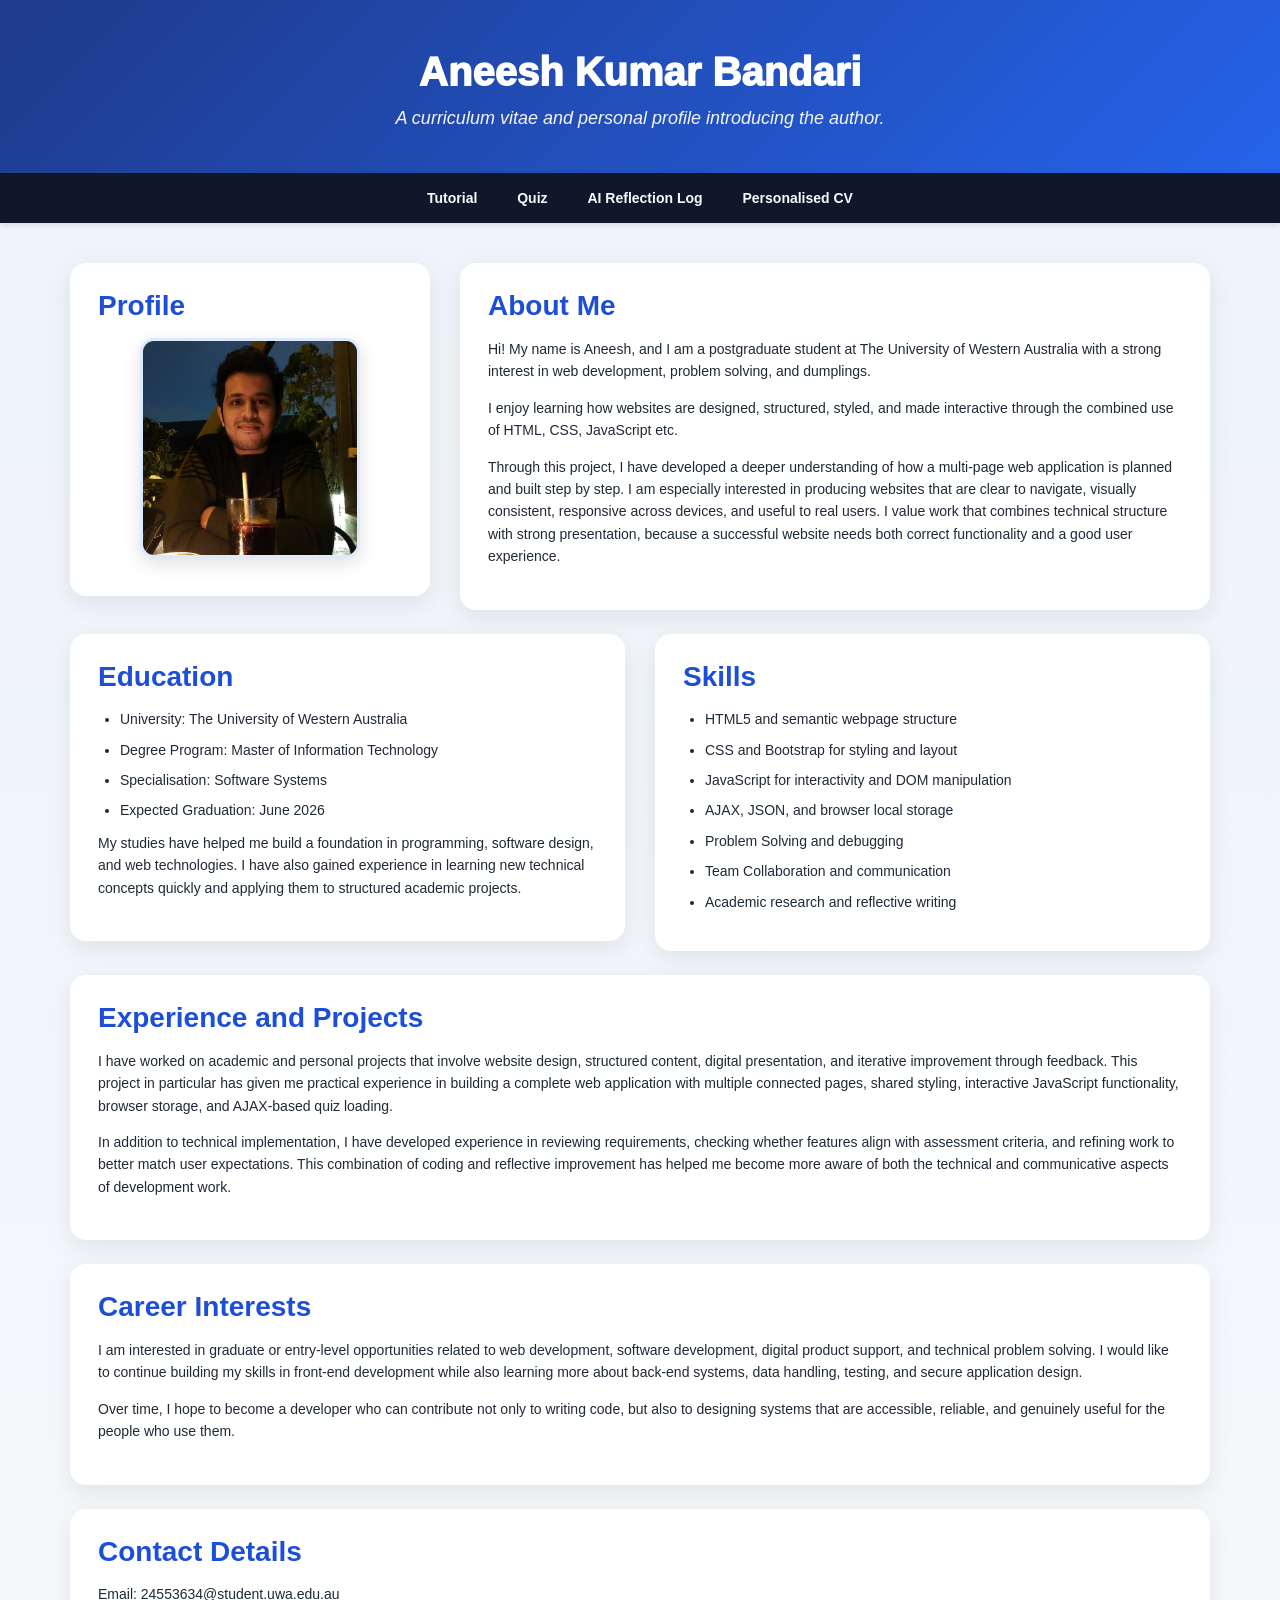
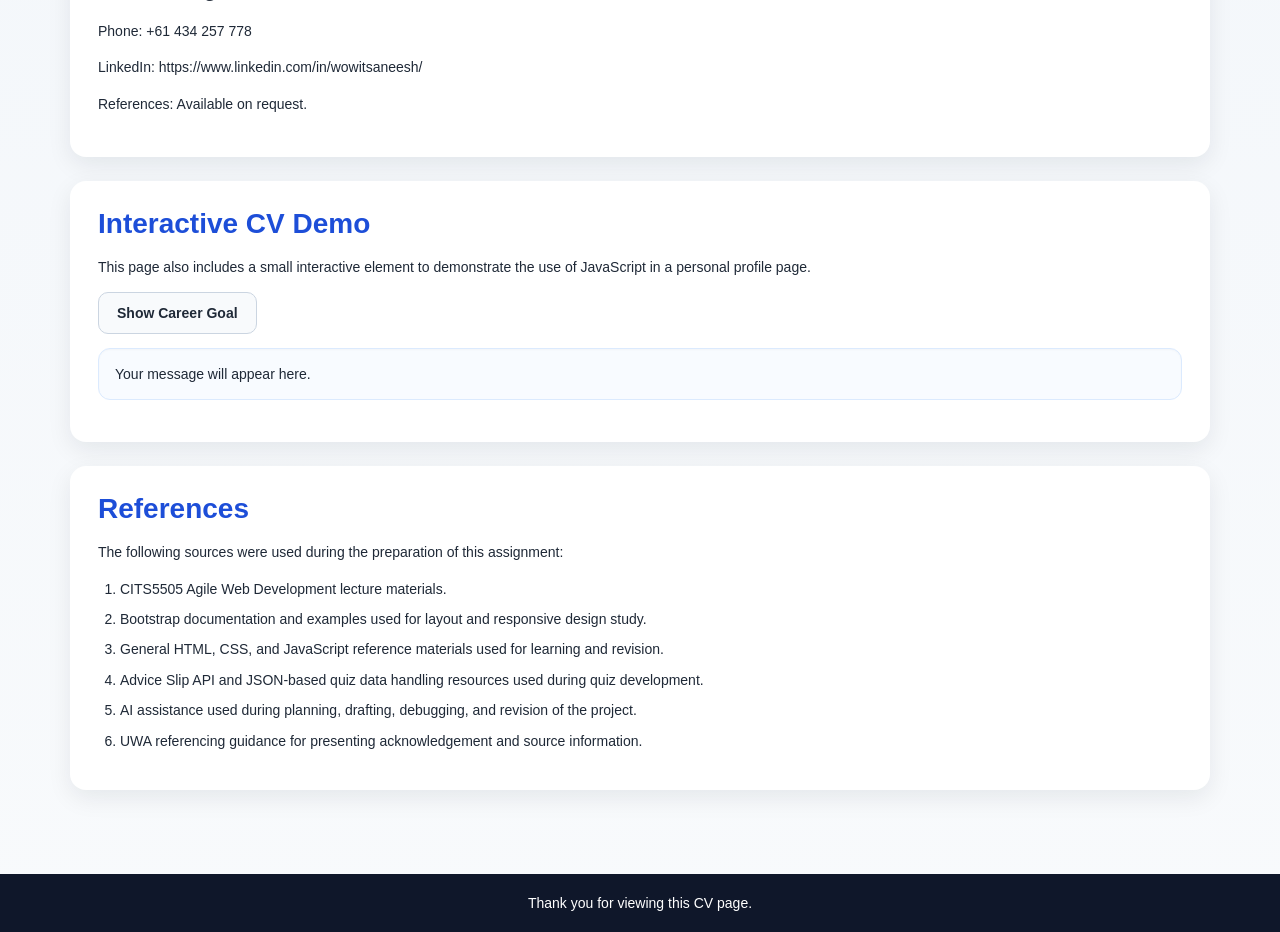
==== cv.html @ 87e5bb47 "Made content changes, minor styling tweaks, added imgs" ====
<!DOCTYPE html>
<html lang="en">
<head>
    <meta charset="UTF-8">
    <meta name="viewport" content="width=device-width, initial-scale=1">
    <title>Aneesh Kumar - CV</title>
    <link rel="stylesheet" href="https://cdn.jsdelivr.net/npm/bootstrap@3.4.1/dist/css/bootstrap.min.css">
    <link rel="stylesheet" type="text/css" href="css/style.css">
</head>
<body>
    <header id="main-header">
        <div class="container">
            <h1>Aneesh Kumar Bandari</h1>
            <p class="tagline">A curriculum vitae and personal profile introducing the author.</p>
        </div>
    </header>

    <nav>
        <div class="container">
            <a href="index.html">Tutorial</a>
            <a href="quiz.html">Quiz</a>
            <a href="reflection.html">AI Reflection Log</a>
            <a href="cv.html">Personalised CV</a>
        </div>
    </nav>

    <main>
        <div class="container">
            <div class="row">
                <div class="col-md-4">
                    <section class="content-section">
                        <h2>Profile</h2>
                        <img src="images/pfp.jpeg" alt="Profile picture" class="profile-image">
                    </section>
                </div>

                <div class="col-md-8">
                    <section class="content-section">
                        <h2>About Me</h2>
                        <p>
                            Hi! My name is Aneesh, and I am a postgraduate student at The University of Western Australia with a strong interest in web
                            development, problem solving, and dumplings. 
                        </p>
                        <p>
                            I enjoy learning how websites are designed, structured, styled, and made interactive
                            through the combined use of HTML, CSS, JavaScript etc.
                        </p>
                        <p>
                            Through this project, I have developed a deeper understanding of how a multi-page web
                            application is planned and built step by step. I am especially interested in producing
                            websites that are clear to navigate, visually consistent, responsive across devices,
                            and useful to real users. I value work that combines technical structure with strong
                            presentation, because a successful website needs both correct functionality and a good
                            user experience.
                        </p>
                    </section>
                </div>
            </div>

            <div class="row">
                <div class="col-md-6">
                    <section class="content-section">
                        <h2>Education</h2>
                        <ul>
                            <li>University: The University of Western Australia</li>
                            <li>Degree Program: Master of Information Technology</li>
                            <li>Specialisation: Software Systems</li>
                            <li>Expected Graduation: June 2026</li>
                        </ul>
                        <p>
                            My studies have helped me build a foundation in programming, software design, and web
                            technologies. I have also gained experience in learning new technical concepts quickly
                            and applying them to structured academic projects.
                        </p>
                    </section>
                </div>

                <div class="col-md-6">
                    <section class="content-section">
                        <h2>Skills</h2>
                        <ul>
                            <li>HTML5 and semantic webpage structure</li>
                            <li>CSS and Bootstrap for styling and layout</li>
                            <li>JavaScript for interactivity and DOM manipulation</li>
                            <li>AJAX, JSON, and browser local storage</li>
                            <li>Problem Solving and debugging</li>
                            <li>Team Collaboration and communication</li>
                            <li>Academic research and reflective writing</li>
                        </ul>
                    </section>
                </div>
            </div>

            <section class="content-section">
                <h2>Experience and Projects</h2>
                <p>
                    I have worked on academic and personal projects that involve website design, structured content,
                    digital presentation, and iterative improvement through feedback. This project in particular has
                    given me practical experience in building a complete web application with multiple connected pages,
                    shared styling, interactive JavaScript functionality, browser storage, and AJAX-based quiz loading.
                </p>
                <p>
                    In addition to technical implementation, I have developed experience in reviewing requirements,
                    checking whether features align with assessment criteria, and refining work to better match user
                    expectations. This combination of coding and reflective improvement has helped me become more aware
                    of both the technical and communicative aspects of development work.
                </p>
            </section>

            <section class="content-section">
                <h2>Career Interests</h2>
                <p>
                    I am interested in graduate or entry-level opportunities related to web development, software
                    development, digital product support, and technical problem solving. I would like to continue
                    building my skills in front-end development while also learning more about back-end systems,
                    data handling, testing, and secure application design.
                </p>
                <p>
                    Over time, I hope to become a developer who can contribute not only to writing code, but also
                    to designing systems that are accessible, reliable, and genuinely useful for the people who use them.
                </p>
            </section>

            <section class="content-section">
                <h2>Contact Details</h2>
                <p>Email: 24553634@student.uwa.edu.au</p>
                <p>Phone: +61 434 257 778</p>
                <p>LinkedIn: https://www.linkedin.com/in/wowitsaneesh/</p>
                <p>References: Available on request.</p>
            </section>

            <section class="content-section">
                <h2>Interactive CV Demo</h2>
                <p>
                    This page also includes a small interactive element to demonstrate the use of JavaScript in a
                    personal profile page.
                </p>

                <p>
                    <button type="button" class="btn btn-default" onclick="showCareerGoal()">
                        Show Career Goal
                    </button>
                </p>

                <p id="cv-output">Your message will appear here.</p>
            </section>

            <section class="content-section">
                <h2>References</h2>
                <p>The following sources were used during the preparation of this assignment:</p>
                <ol>
                    <li>CITS5505 Agile Web Development lecture materials.</li>
                    <li>Bootstrap documentation and examples used for layout and responsive design study.</li>
                    <li>General HTML, CSS, and JavaScript reference materials used for learning and revision.</li>
                    <li>Advice Slip API and JSON-based quiz data handling resources used during quiz development.</li>
                    <li>AI assistance used during planning, drafting, debugging, and revision of the project.</li>
                    <li>UWA referencing guidance for presenting acknowledgement and source information.</li>
                </ol>
            </section>
        </div>
    </main>

    <footer>
        <div class="container">
            <p>Thank you for viewing this CV page.</p>
        </div>
    </footer>

    <script src="js/script.js"></script>
    <script src="https://cdn.jsdelivr.net/npm/bootstrap@3.4.1/dist/js/bootstrap.min.js"></script>
</body>
</html>
---- css/style.css ----
* {
    box-sizing: border-box;
}

/* Page background and typography */
body {
    margin: 0;
    padding: 0;
    background: linear-gradient(to bottom, #eef3f9, #f8fafc);
    color: #1f2937;
    font-family: "Helvetica Neue", Arial, sans-serif;
    line-height: 1.6;
}

/* Header */
#main-header {
    background: linear-gradient(135deg, #1e3a8a, #2563eb);
    color: white;
    text-align: center;
    padding: 50px 0 40px 0;
    box-shadow: 0 4px 14px rgba(0, 0, 0, 0.15);
}

#main-header h1,
#main-header p {
    font-family: "Trebuchet MS", Verdana, Arial, sans-serif;
    color: white;
    margin: 0;
}

#main-header h1 {
    font-size: 40px;
    font-weight: 1000;
    margin-bottom: 10px;
}

.tagline {
    font-size: 18px;
    opacity: 0.95;
    font-style: italic;
}

/* Navigation */
nav {
    background-color: #0f172a;
    padding: 14px 0;
    box-shadow: 0 2px 6px rgba(0, 0, 0, 0.12);
}

nav .container {
    text-align: center;
}

nav a {
    color: #f8fafc;
    text-decoration: none;
    margin: 0 18px;
    font-weight: 600;
    display: inline-block;
    transition: color 0.2s ease, transform 0.2s ease;
}

nav a:hover {
    color: #93c5fd;
    transform: translateY(-1px);
    text-decoration: none;
}

/* Main layout */
main {
    padding: 40px 0;
}

/* Content cards */
.content-section {
    background: #ffffff;
    border: none;
    border-radius: 16px;
    padding: 28px;
    margin-bottom: 24px;
    box-shadow: 0 8px 24px rgba(15, 23, 42, 0.08);
}

/* Headings */
h1, h2, h3 {
    margin-top: 0;
}

h2 {
    color: #1d4ed8;
    font-size: 28px;
    font-weight: 700;
    margin-bottom: 16px;
}

h3 {
    color: #334155;
    font-size: 20px;
    font-weight: 600;
    margin-top: 20px;
    margin-bottom: 10px;
}

/* Paragraphs and lists */
p {
    margin-bottom: 14px;
    font-family: Verdana, Arial, sans-serif;
}

ul, ol {
    padding-left: 22px;
    font-family: Verdana, Arial, sans-serif;
}

li {
    margin-bottom: 8px;
    font-family: Verdana, Arial, sans-serif;
}

/* Code blocks */
code {
    background-color: #eff6ff;
    color: #1e40af;
    padding: 2px 6px;
    border-radius: 6px;
    font-family: Consolas, "Courier New", monospace;
}

pre {
    background-color: #0f172a;
    color: #e2e8f0;
    padding: 16px;
    border-radius: 12px;
    overflow-x: auto;
    border: 1px solid #1e293b;
}

pre code {
    background: none;
    color: inherit;
    padding: 0;
}

/* Tables */
table {
    width: 100%;
    background-color: white;
    border-radius: 12px;
    overflow: hidden;
    font-family: Verdana, Arial, sans-serif;
}

th, td {
    vertical-align: middle !important;
}

/* Images */
.feature-image,
.profile-image {
    display: block;
    max-width: 100%;
    height: auto;
    border-radius: 14px;
    border: 3px solid #dbeafe;
    box-shadow: 0 6px 18px rgba(0, 0, 0, 0.12);
    margin: 14px auto 10px auto;
}

.profile-image {
    width: 220px;
}

.feature-image {
    width: 360px;
}

/* Forms */
form {
    background: #f8fafc;
    border: 1px solid #dbeafe;
    border-radius: 14px;
    padding: 20px;
}

fieldset {
    border: 1px solid #bfdbfe;
    border-radius: 12px;
    padding: 18px;
    margin-bottom: 18px;
    background: #ffffff;
}

legend {
    width: auto;
    border: none;
    margin-bottom: 8px;
    padding: 0 8px;
    color: #1d4ed8;
    font-weight: 700;
    font-size: 18px;
}

/* Make quiz options square instead of circular */
input[type="radio"] {
    -webkit-appearance: none;
    appearance: none;
    width: 14px;
    height: 14px;
    border: 1px solid #555555;
    border-radius: 0;
    background-color: white;
    cursor: pointer;
    margin: 0;
    vertical-align: middle;
    position: relative;
    top: -2px;
}

/* Show a filled square when selected */
input[type="radio"]:checked {
    background-color: #1d4ed8;
}

/* Add spacing between the square and the option text */
input[type="radio"] + label {
    margin-left: 8px;
    vertical-align: middle;
    font-weight: normal;
    display: inline-block;
}

/* Buttons */
.btn {
    border-radius: 10px;
    font-weight: 600;
    padding: 10px 18px;
    transition: transform 0.2s ease, box-shadow 0.2s ease;
}

.btn:hover {
    transform: translateY(-1px);
    box-shadow: 0 6px 14px rgba(0, 0, 0, 0.12);
}

.btn-primary {
    background: linear-gradient(135deg, #2563eb, #1d4ed8);
    border: none;
}

.btn-primary:hover {
    background: linear-gradient(135deg, #1d4ed8, #1e40af);
}

.btn-default {
    background: #f8fafc;
    border: 1px solid #cbd5e1;
    color: #1f2937;
}

.btn-default:hover {
    background: #e2e8f0;
    border-color: #94a3b8;
}

/* Output/result boxes */
#demo-output,
#cv-output,
#quiz-result,
#quiz-reward,
#quiz-history {
    background: #f8fbff;
    border: 1px solid #dbeafe;
    border-radius: 12px;
    padding: 14px 16px;
    margin-top: 14px;
    box-shadow: inset 0 1px 2px rgba(0, 0, 0, 0.03);
}

/* Footer */
footer {
    background: #0f172a;
    color: white;
    text-align: center;
    padding: 18px 0;
    margin-top: 20px;
}

footer p {
    margin: 0;
}

footer a {
    color: #93c5fd;
}

footer a:hover {
    color: white;
    text-decoration: none;
}

/* Make all quiz questions and options use Verdana */
#quiz-container,
#quiz-container p,
#quiz-container label,
#quiz-container legend {
    font-family: Verdana, Arial, sans-serif;
}
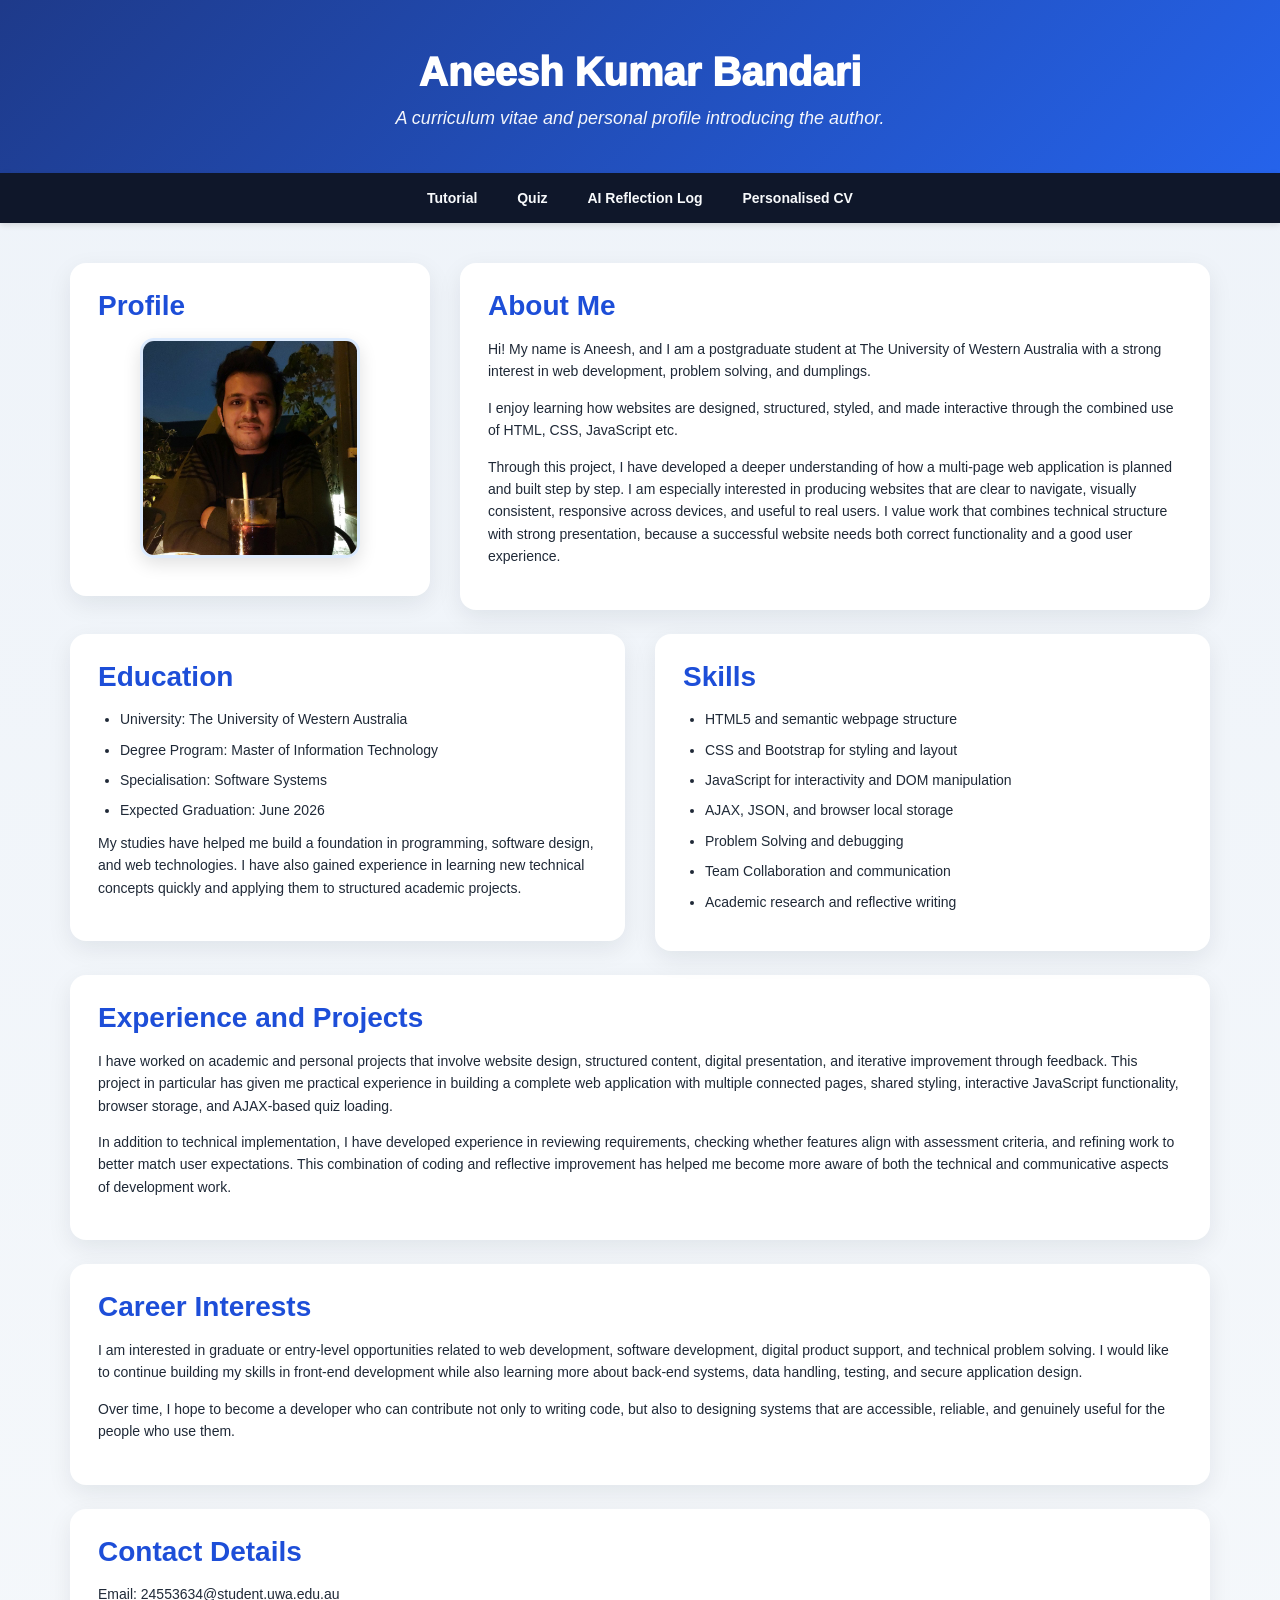
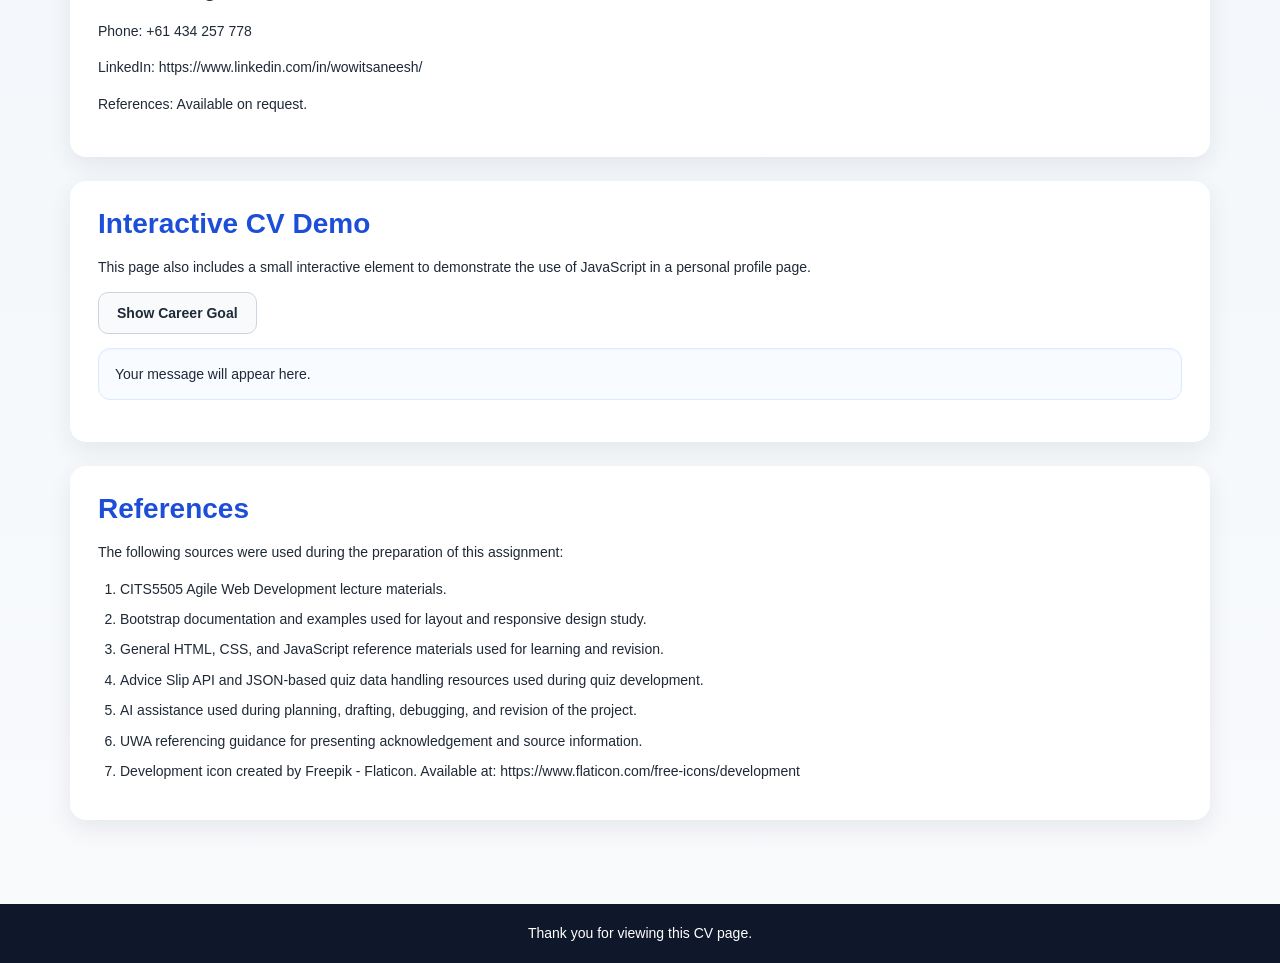
==== commit a664c55b: "Added favicon to all HTML pages" ====
--- a/cv.html
+++ b/cv.html
@@ -6,6 +6,7 @@
     <title>Aneesh Kumar - CV</title>
     <link rel="stylesheet" href="https://cdn.jsdelivr.net/npm/bootstrap@3.4.1/dist/css/bootstrap.min.css">
     <link rel="stylesheet" type="text/css" href="css/style.css">
+    <link rel="icon" type="image/png" href="images/favicon.png">
 </head>
 <body>
     <header id="main-header">
@@ -155,6 +156,7 @@
                     <li>Advice Slip API and JSON-based quiz data handling resources used during quiz development.</li>
                     <li>AI assistance used during planning, drafting, debugging, and revision of the project.</li>
                     <li>UWA referencing guidance for presenting acknowledgement and source information.</li>
+                    <li>Development icon created by Freepik - Flaticon. Available at: https://www.flaticon.com/free-icons/development</li>
                 </ol>
             </section>
         </div>
--- a/css/style.css
+++ b/css/style.css
@@ -267,7 +267,9 @@
 #cv-output,
 #quiz-result,
 #quiz-reward,
-#quiz-history {
+#quiz-history,
+#html-demo-output,
+#css-demo-output {
     background: #f8fbff;
     border: 1px solid #dbeafe;
     border-radius: 12px;
@@ -276,6 +278,56 @@
     box-shadow: inset 0 1px 2px rgba(0, 0, 0, 0.03);
 }
 
+/* HTML live demo section */
+.html-live-box {
+    background-color: #f3f6fb;
+    border: 1px solid #dbeafe;
+    border-radius: 16px;
+    min-height: 160px;
+    padding: 35px 20px;
+    text-align: center;
+    margin-top: 20px;
+    margin-bottom: 20px;
+}
+
+#html-live-text {
+    color: #1f2937;
+    margin: 0;
+}
+
+.html-demo-buttons .btn {
+    margin-right: 10px;
+    margin-bottom: 10px;
+}
+
+/* CSS live demo section */
+.css-demo-section {
+    background: #ffffff;
+}
+
+.css-live-box {
+    background-color: #f3f6fb;
+    border: 1px solid #dbeafe;
+    border-radius: 16px;
+    min-height: 180px;
+    padding: 40px 20px;
+    text-align: center;
+    margin-top: 20px;
+    margin-bottom: 20px;
+}
+
+#css-live-text {
+    font-size: 26px;
+    font-weight: 700;
+    color: #1f2937;
+    margin: 35px 0;
+}
+
+.css-demo-buttons .btn {
+    margin-right: 10px;
+    margin-bottom: 10px;
+}
+
 /* Footer */
 footer {
     background: #0f172a;
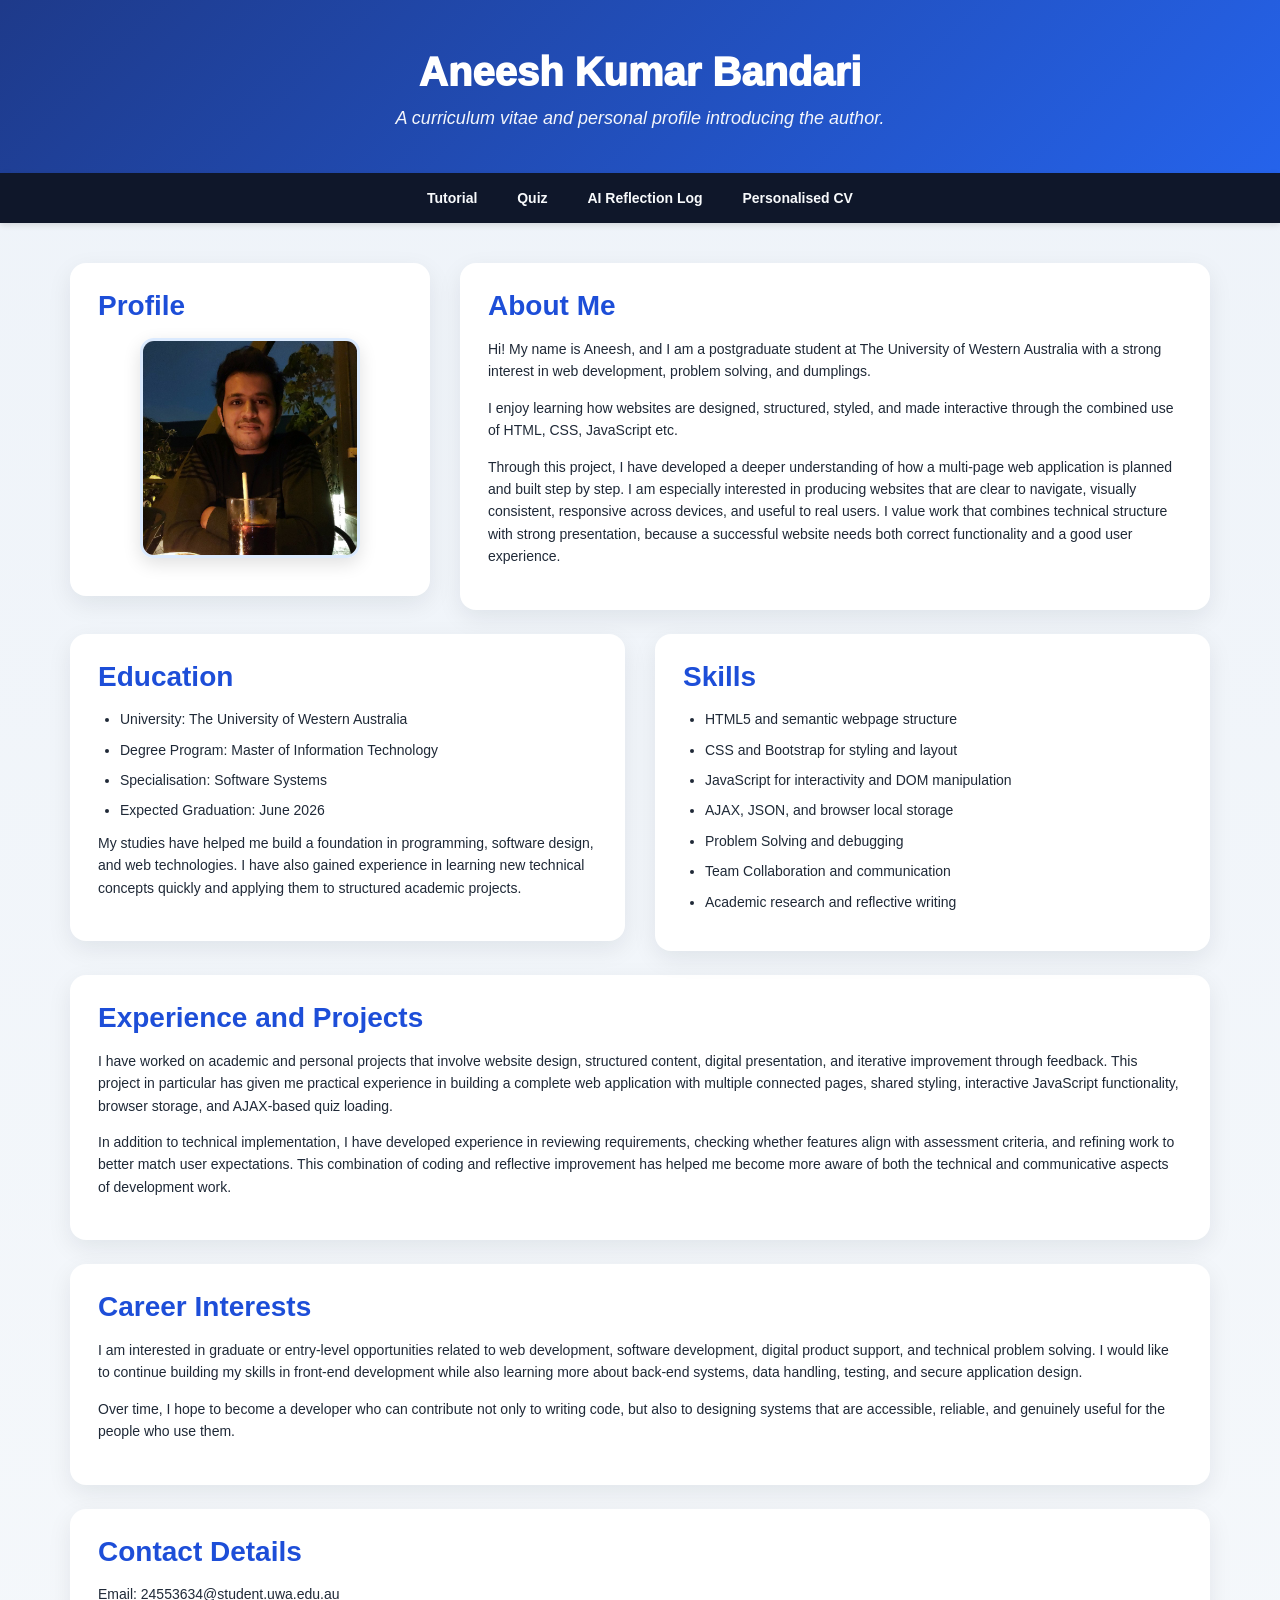
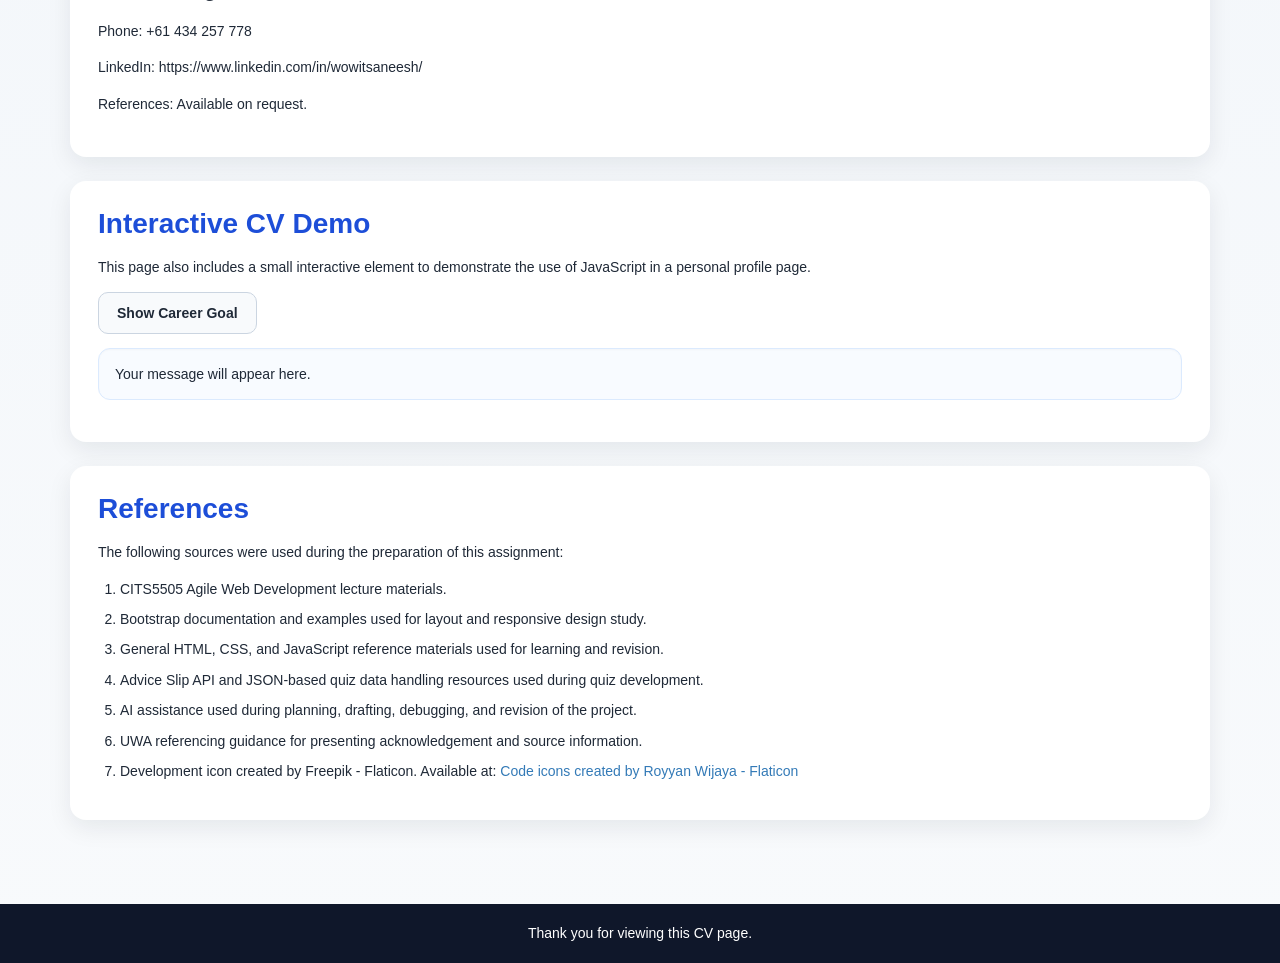
==== commit bae7e1a2: "Added a diff favicon" ====
--- a/cv.html
+++ b/cv.html
@@ -156,7 +156,7 @@
                     <li>Advice Slip API and JSON-based quiz data handling resources used during quiz development.</li>
                     <li>AI assistance used during planning, drafting, debugging, and revision of the project.</li>
                     <li>UWA referencing guidance for presenting acknowledgement and source information.</li>
-                    <li>Development icon created by Freepik - Flaticon. Available at: https://www.flaticon.com/free-icons/development</li>
+                    <li>Development icon created by Freepik - Flaticon. Available at: <a href="https://www.flaticon.com/free-icons/code" title="code icons">Code icons created by Royyan Wijaya - Flaticon</a></li>
                 </ol>
             </section>
         </div>
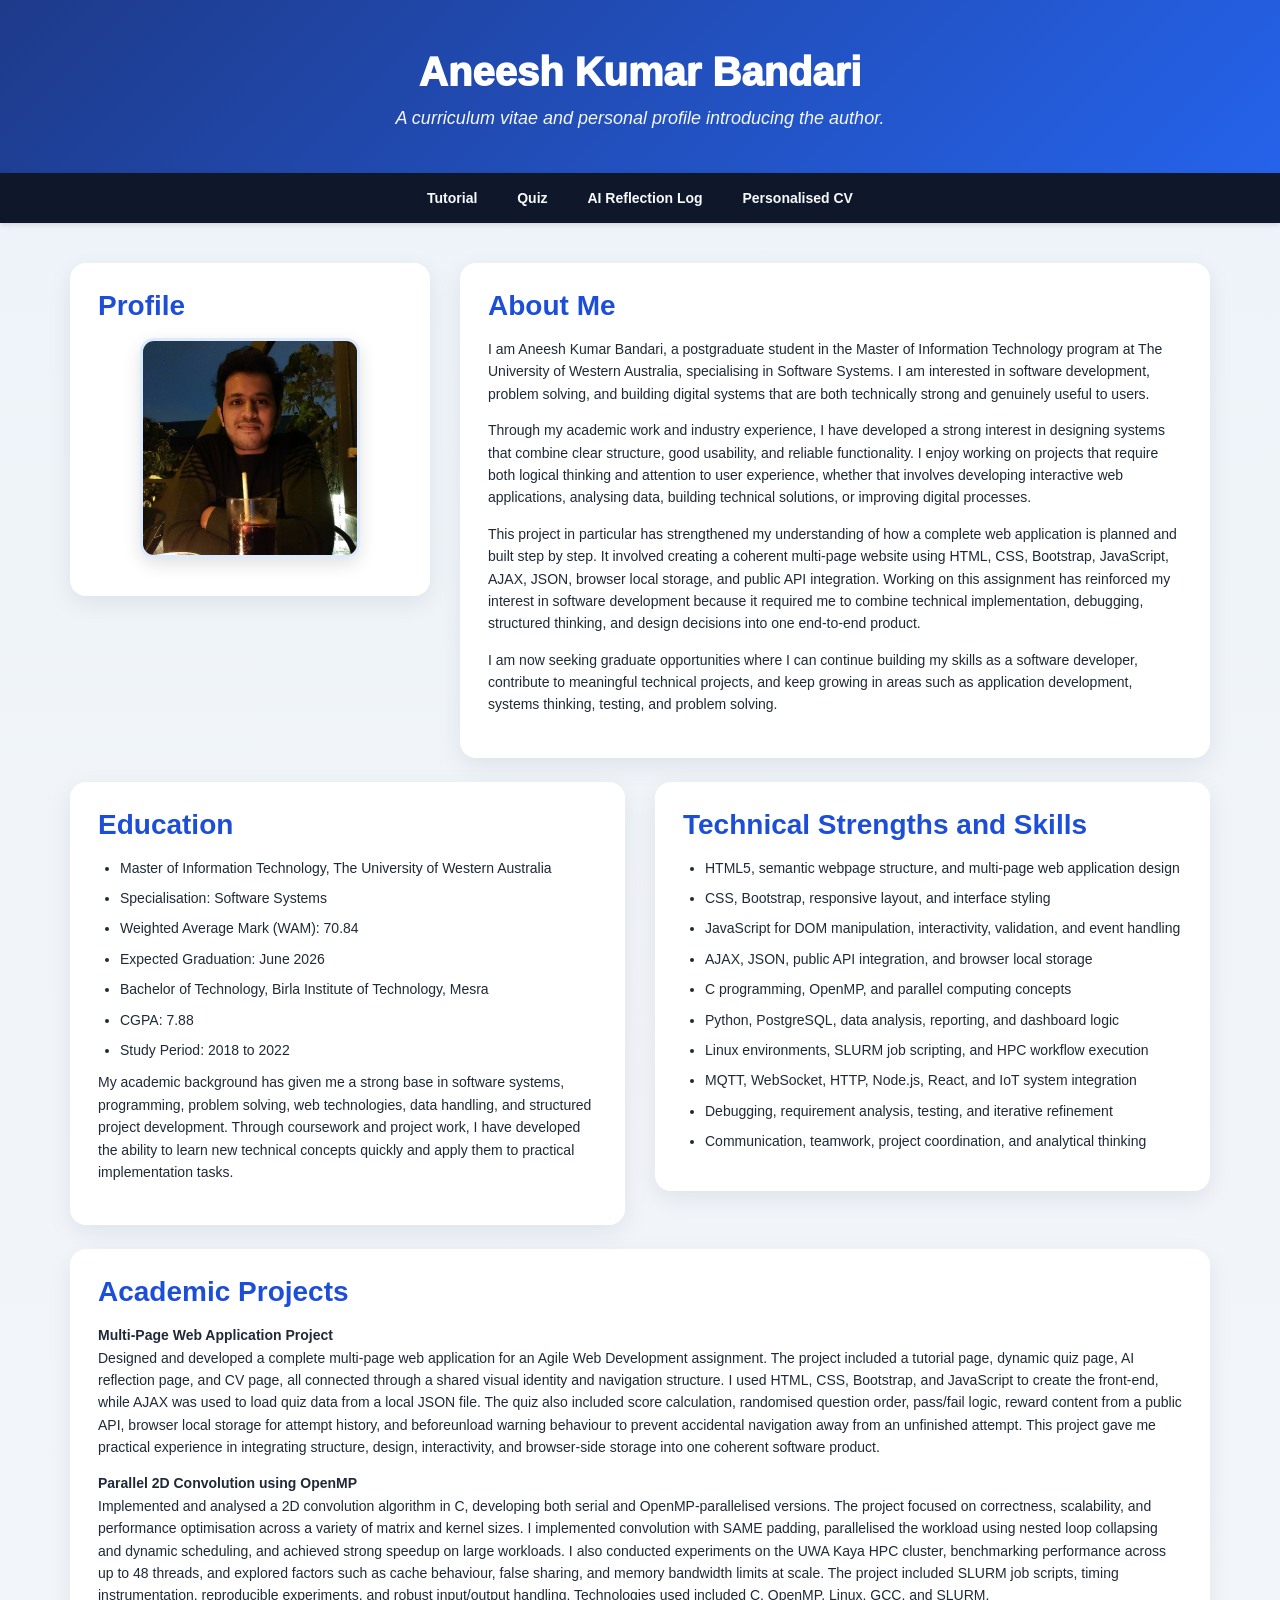
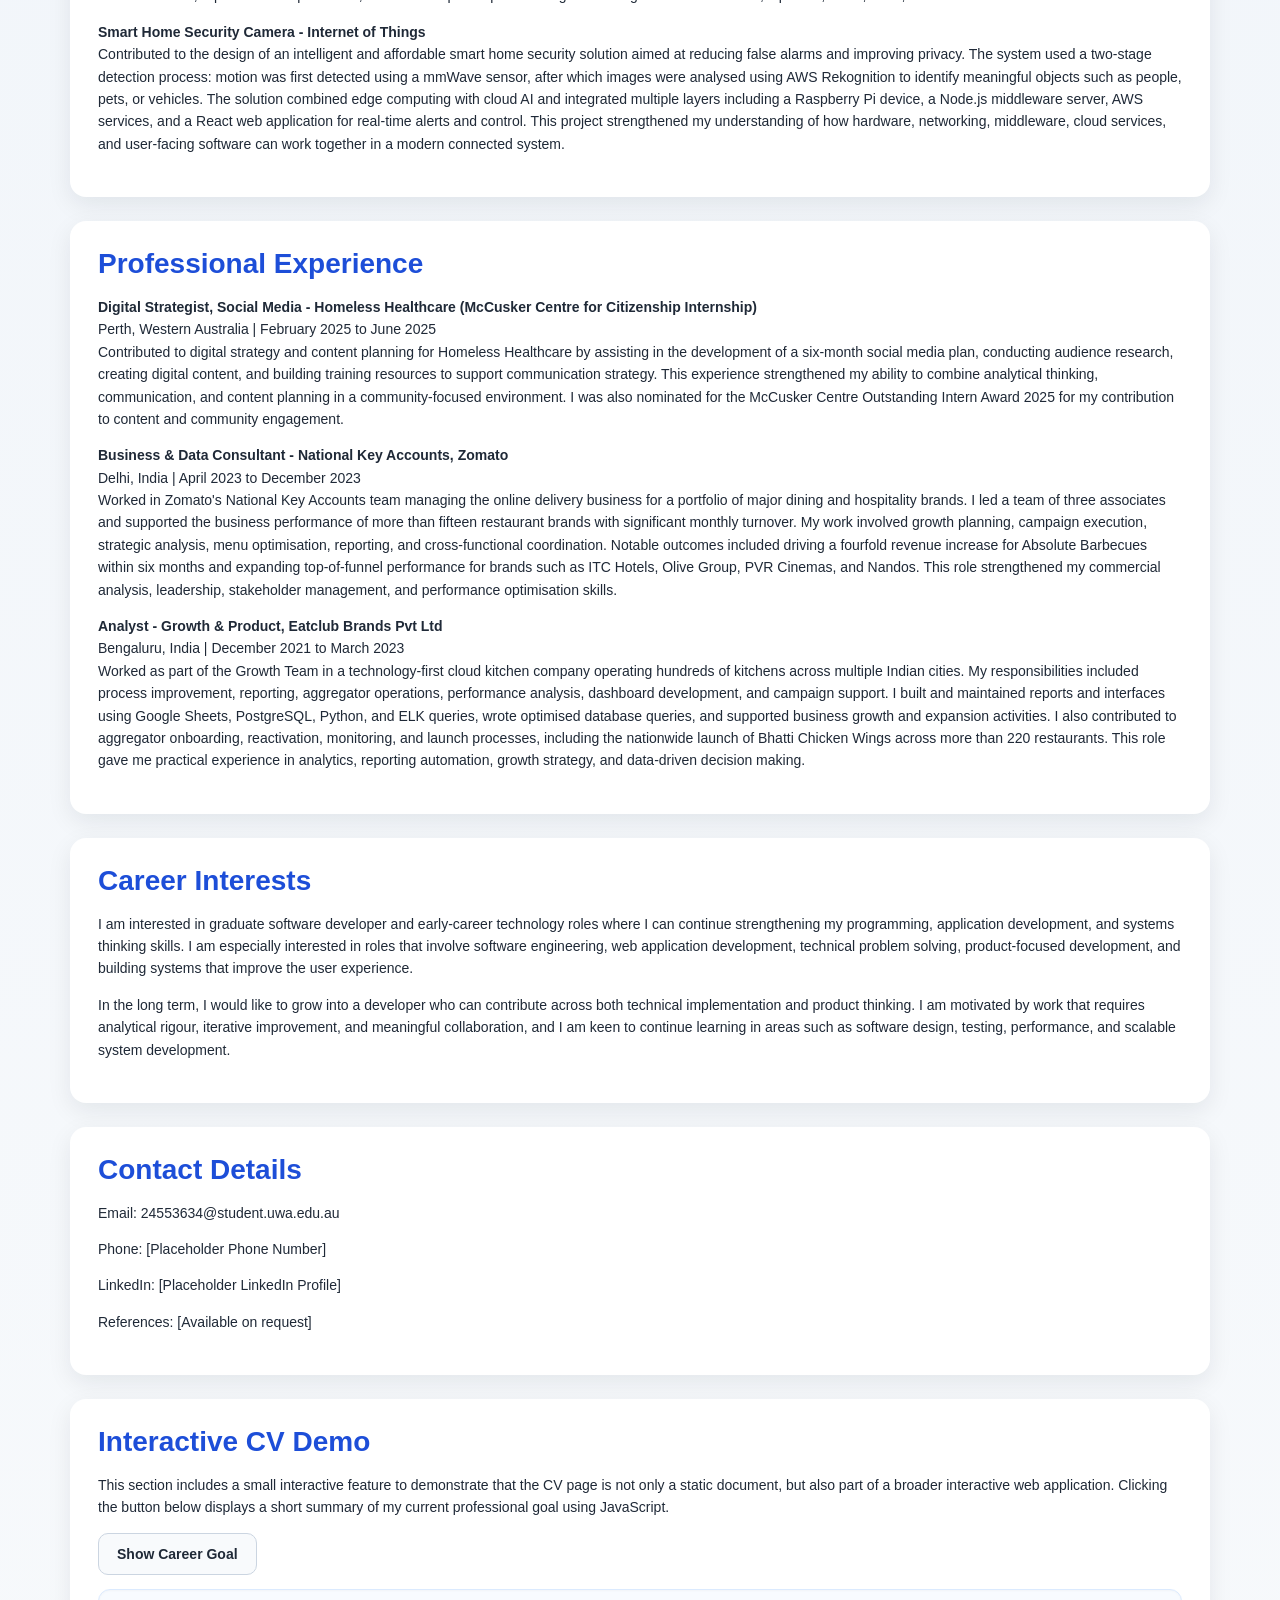
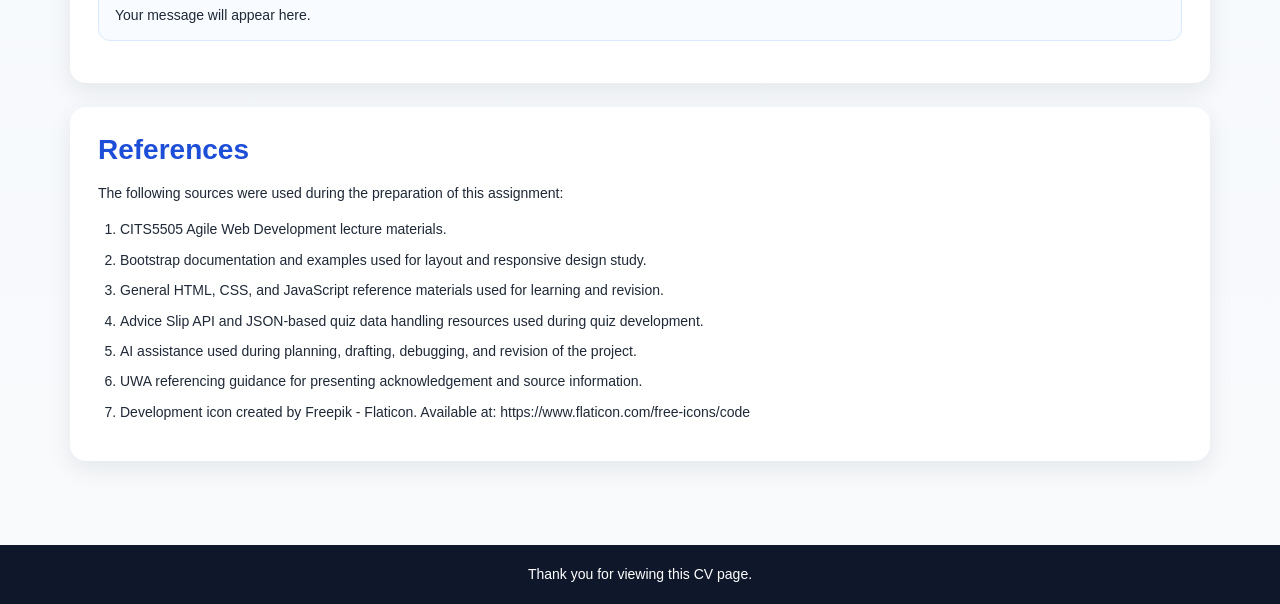
==== commit a2d841dc: "Added complete content in cv.html" ====
--- a/cv.html
+++ b/cv.html
@@ -6,7 +6,7 @@
     <title>Aneesh Kumar - CV</title>
     <link rel="stylesheet" href="https://cdn.jsdelivr.net/npm/bootstrap@3.4.1/dist/css/bootstrap.min.css">
     <link rel="stylesheet" type="text/css" href="css/style.css">
-    <link rel="icon" type="image/png" href="images/favicon.png">
+    <link rel="icon" type="image/png" href="images/code.png">
 </head>
 <body>
     <header id="main-header">
@@ -39,20 +39,30 @@
                     <section class="content-section">
                         <h2>About Me</h2>
                         <p>
-                            Hi! My name is Aneesh, and I am a postgraduate student at The University of Western Australia with a strong interest in web
-                            development, problem solving, and dumplings. 
-                        </p>
-                        <p>
-                            I enjoy learning how websites are designed, structured, styled, and made interactive
-                            through the combined use of HTML, CSS, JavaScript etc.
-                        </p>
-                        <p>
-                            Through this project, I have developed a deeper understanding of how a multi-page web
-                            application is planned and built step by step. I am especially interested in producing
-                            websites that are clear to navigate, visually consistent, responsive across devices,
-                            and useful to real users. I value work that combines technical structure with strong
-                            presentation, because a successful website needs both correct functionality and a good
-                            user experience.
+                            I am Aneesh Kumar Bandari, a postgraduate student in the Master of Information Technology
+                            program at The University of Western Australia, specialising in Software Systems. I am
+                            interested in software development, problem solving, and building digital systems that are
+                            both technically strong and genuinely useful to users.
+                        </p>
+                        <p>
+                            Through my academic work and industry experience, I have developed a strong interest in
+                            designing systems that combine clear structure, good usability, and reliable functionality.
+                            I enjoy working on projects that require both logical thinking and attention to user
+                            experience, whether that involves developing interactive web applications, analysing data,
+                            building technical solutions, or improving digital processes.
+                        </p>
+                        <p>
+                            This project in particular has strengthened my understanding of how a complete web
+                            application is planned and built step by step. It involved creating a coherent multi-page
+                            website using HTML, CSS, Bootstrap, JavaScript, AJAX, JSON, browser local storage, and
+                            public API integration. Working on this assignment has reinforced my interest in software
+                            development because it required me to combine technical implementation, debugging,
+                            structured thinking, and design decisions into one end-to-end product.
+                        </p>
+                        <p>
+                            I am now seeking graduate opportunities where I can continue building my skills as a
+                            software developer, contribute to meaningful technical projects, and keep growing in areas
+                            such as application development, systems thinking, testing, and problem solving.
                         </p>
                     </section>
                 </div>
@@ -63,86 +73,157 @@
                     <section class="content-section">
                         <h2>Education</h2>
                         <ul>
-                            <li>University: The University of Western Australia</li>
-                            <li>Degree Program: Master of Information Technology</li>
+                            <li>Master of Information Technology, The University of Western Australia</li>
                             <li>Specialisation: Software Systems</li>
+                            <li>Weighted Average Mark (WAM): 70.84</li>
                             <li>Expected Graduation: June 2026</li>
+                            <li>Bachelor of Technology, Birla Institute of Technology, Mesra</li>
+                            <li>CGPA: 7.88</li>
+                            <li>Study Period: 2018 to 2022</li>
                         </ul>
                         <p>
-                            My studies have helped me build a foundation in programming, software design, and web
-                            technologies. I have also gained experience in learning new technical concepts quickly
-                            and applying them to structured academic projects.
+                            My academic background has given me a strong base in software systems, programming,
+                            problem solving, web technologies, data handling, and structured project development.
+                            Through coursework and project work, I have developed the ability to learn new technical
+                            concepts quickly and apply them to practical implementation tasks.
                         </p>
                     </section>
                 </div>
 
                 <div class="col-md-6">
                     <section class="content-section">
-                        <h2>Skills</h2>
+                        <h2>Technical Strengths and Skills</h2>
                         <ul>
-                            <li>HTML5 and semantic webpage structure</li>
-                            <li>CSS and Bootstrap for styling and layout</li>
-                            <li>JavaScript for interactivity and DOM manipulation</li>
-                            <li>AJAX, JSON, and browser local storage</li>
-                            <li>Problem Solving and debugging</li>
-                            <li>Team Collaboration and communication</li>
-                            <li>Academic research and reflective writing</li>
+                            <li>HTML5, semantic webpage structure, and multi-page web application design</li>
+                            <li>CSS, Bootstrap, responsive layout, and interface styling</li>
+                            <li>JavaScript for DOM manipulation, interactivity, validation, and event handling</li>
+                            <li>AJAX, JSON, public API integration, and browser local storage</li>
+                            <li>C programming, OpenMP, and parallel computing concepts</li>
+                            <li>Python, PostgreSQL, data analysis, reporting, and dashboard logic</li>
+                            <li>Linux environments, SLURM job scripting, and HPC workflow execution</li>
+                            <li>MQTT, WebSocket, HTTP, Node.js, React, and IoT system integration</li>
+                            <li>Debugging, requirement analysis, testing, and iterative refinement</li>
+                            <li>Communication, teamwork, project coordination, and analytical thinking</li>
                         </ul>
                     </section>
                 </div>
             </div>
 
             <section class="content-section">
-                <h2>Experience and Projects</h2>
-                <p>
-                    I have worked on academic and personal projects that involve website design, structured content,
-                    digital presentation, and iterative improvement through feedback. This project in particular has
-                    given me practical experience in building a complete web application with multiple connected pages,
-                    shared styling, interactive JavaScript functionality, browser storage, and AJAX-based quiz loading.
-                </p>
-                <p>
-                    In addition to technical implementation, I have developed experience in reviewing requirements,
-                    checking whether features align with assessment criteria, and refining work to better match user
-                    expectations. This combination of coding and reflective improvement has helped me become more aware
-                    of both the technical and communicative aspects of development work.
+                <h2>Academic Projects</h2>
+                <p>
+                    <strong>Multi-Page Web Application Project</strong><br>
+                    Designed and developed a complete multi-page web application for an Agile Web Development
+                    assignment. The project included a tutorial page, dynamic quiz page, AI reflection page, and CV
+                    page, all connected through a shared visual identity and navigation structure. I used HTML, CSS,
+                    Bootstrap, and JavaScript to create the front-end, while AJAX was used to load quiz data from a
+                    local JSON file. The quiz also included score calculation, randomised question order, pass/fail
+                    logic, reward content from a public API, browser local storage for attempt history, and
+                    beforeunload warning behaviour to prevent accidental navigation away from an unfinished attempt.
+                    This project gave me practical experience in integrating structure, design, interactivity, and
+                    browser-side storage into one coherent software product.
+                </p>
+                <p>
+                    <strong>Parallel 2D Convolution using OpenMP</strong><br>
+                    Implemented and analysed a 2D convolution algorithm in C, developing both serial and
+                    OpenMP-parallelised versions. The project focused on correctness, scalability, and performance
+                    optimisation across a variety of matrix and kernel sizes. I implemented convolution with SAME
+                    padding, parallelised the workload using nested loop collapsing and dynamic scheduling, and
+                    achieved strong speedup on large workloads. I also conducted experiments on the UWA Kaya HPC
+                    cluster, benchmarking performance across up to 48 threads, and explored factors such as cache
+                    behaviour, false sharing, and memory bandwidth limits at scale. The project included SLURM job
+                    scripts, timing instrumentation, reproducible experiments, and robust input/output handling.
+                    Technologies used included C, OpenMP, Linux, GCC, and SLURM.
+                </p>
+                <p>
+                    <strong>Smart Home Security Camera - Internet of Things</strong><br>
+                    Contributed to the design of an intelligent and affordable smart home security solution aimed at
+                    reducing false alarms and improving privacy. The system used a two-stage detection process:
+                    motion was first detected using a mmWave sensor, after which images were analysed using AWS
+                    Rekognition to identify meaningful objects such as people, pets, or vehicles. The solution
+                    combined edge computing with cloud AI and integrated multiple layers including a Raspberry Pi
+                    device, a Node.js middleware server, AWS services, and a React web application for real-time
+                    alerts and control. This project strengthened my understanding of how hardware, networking,
+                    middleware, cloud services, and user-facing software can work together in a modern connected system.
+                </p>
+            </section>
+
+            <section class="content-section">
+                <h2>Professional Experience</h2>
+                <p>
+                    <strong>Digital Strategist, Social Media - Homeless Healthcare (McCusker Centre for Citizenship Internship)</strong><br>
+                    Perth, Western Australia | February 2025 to June 2025<br>
+                    Contributed to digital strategy and content planning for Homeless Healthcare by assisting in the
+                    development of a six-month social media plan, conducting audience research, creating digital
+                    content, and building training resources to support communication strategy. This experience
+                    strengthened my ability to combine analytical thinking, communication, and content planning in a
+                    community-focused environment. I was also nominated for the McCusker Centre Outstanding Intern
+                    Award 2025 for my contribution to content and community engagement.
+                </p>
+                <p>
+                    <strong>Business & Data Consultant - National Key Accounts, Zomato</strong><br>
+                    Delhi, India | April 2023 to December 2023<br>
+                    Worked in Zomato's National Key Accounts team managing the online delivery business for a
+                    portfolio of major dining and hospitality brands. I led a team of three associates and supported
+                    the business performance of more than fifteen restaurant brands with significant monthly turnover.
+                    My work involved growth planning, campaign execution, strategic analysis, menu optimisation,
+                    reporting, and cross-functional coordination. Notable outcomes included driving a fourfold revenue
+                    increase for Absolute Barbecues within six months and expanding top-of-funnel performance for
+                    brands such as ITC Hotels, Olive Group, PVR Cinemas, and Nandos. This role strengthened my
+                    commercial analysis, leadership, stakeholder management, and performance optimisation skills.
+                </p>
+                <p>
+                    <strong>Analyst - Growth & Product, Eatclub Brands Pvt Ltd</strong><br>
+                    Bengaluru, India | December 2021 to March 2023<br>
+                    Worked as part of the Growth Team in a technology-first cloud kitchen company operating hundreds
+                    of kitchens across multiple Indian cities. My responsibilities included process improvement,
+                    reporting, aggregator operations, performance analysis, dashboard development, and campaign
+                    support. I built and maintained reports and interfaces using Google Sheets, PostgreSQL, Python,
+                    and ELK queries, wrote optimised database queries, and supported business growth and expansion
+                    activities. I also contributed to aggregator onboarding, reactivation, monitoring, and launch
+                    processes, including the nationwide launch of Bhatti Chicken Wings across more than 220
+                    restaurants. This role gave me practical experience in analytics, reporting automation, growth
+                    strategy, and data-driven decision making.
                 </p>
             </section>
 
             <section class="content-section">
                 <h2>Career Interests</h2>
                 <p>
-                    I am interested in graduate or entry-level opportunities related to web development, software
-                    development, digital product support, and technical problem solving. I would like to continue
-                    building my skills in front-end development while also learning more about back-end systems,
-                    data handling, testing, and secure application design.
-                </p>
-                <p>
-                    Over time, I hope to become a developer who can contribute not only to writing code, but also
-                    to designing systems that are accessible, reliable, and genuinely useful for the people who use them.
+                    I am interested in graduate software developer and early-career technology roles where I can
+                    continue strengthening my programming, application development, and systems thinking skills.
+                    I am especially interested in roles that involve software engineering, web application
+                    development, technical problem solving, product-focused development, and building systems that
+                    improve the user experience.
+                </p>
+                <p>
+                    In the long term, I would like to grow into a developer who can contribute across both technical
+                    implementation and product thinking. I am motivated by work that requires analytical rigour,
+                    iterative improvement, and meaningful collaboration, and I am keen to continue learning in areas
+                    such as software design, testing, performance, and scalable system development.
                 </p>
             </section>
 
             <section class="content-section">
                 <h2>Contact Details</h2>
                 <p>Email: 24553634@student.uwa.edu.au</p>
-                <p>Phone: +61 434 257 778</p>
-                <p>LinkedIn: https://www.linkedin.com/in/wowitsaneesh/</p>
-                <p>References: Available on request.</p>
+                <p>Phone: [Placeholder Phone Number]</p>
+                <p>LinkedIn: [Placeholder LinkedIn Profile]</p>
+                <p>References: [Available on request]</p>
             </section>
 
             <section class="content-section">
                 <h2>Interactive CV Demo</h2>
                 <p>
-                    This page also includes a small interactive element to demonstrate the use of JavaScript in a
-                    personal profile page.
-                </p>
-
+                    This section includes a small interactive feature to demonstrate that the CV page is not only a
+                    static document, but also part of a broader interactive web application. Clicking the button
+                    below displays a short summary of my current professional goal using JavaScript.
+                </p>
                 <p>
                     <button type="button" class="btn btn-default" onclick="showCareerGoal()">
                         Show Career Goal
                     </button>
                 </p>
-
                 <p id="cv-output">Your message will appear here.</p>
             </section>
 
@@ -156,7 +237,7 @@
                     <li>Advice Slip API and JSON-based quiz data handling resources used during quiz development.</li>
                     <li>AI assistance used during planning, drafting, debugging, and revision of the project.</li>
                     <li>UWA referencing guidance for presenting acknowledgement and source information.</li>
-                    <li>Development icon created by Freepik - Flaticon. Available at: <a href="https://www.flaticon.com/free-icons/code" title="code icons">Code icons created by Royyan Wijaya - Flaticon</a></li>
+                    <li>Development icon created by Freepik - Flaticon. Available at: https://www.flaticon.com/free-icons/code</li>
                 </ol>
             </section>
         </div>
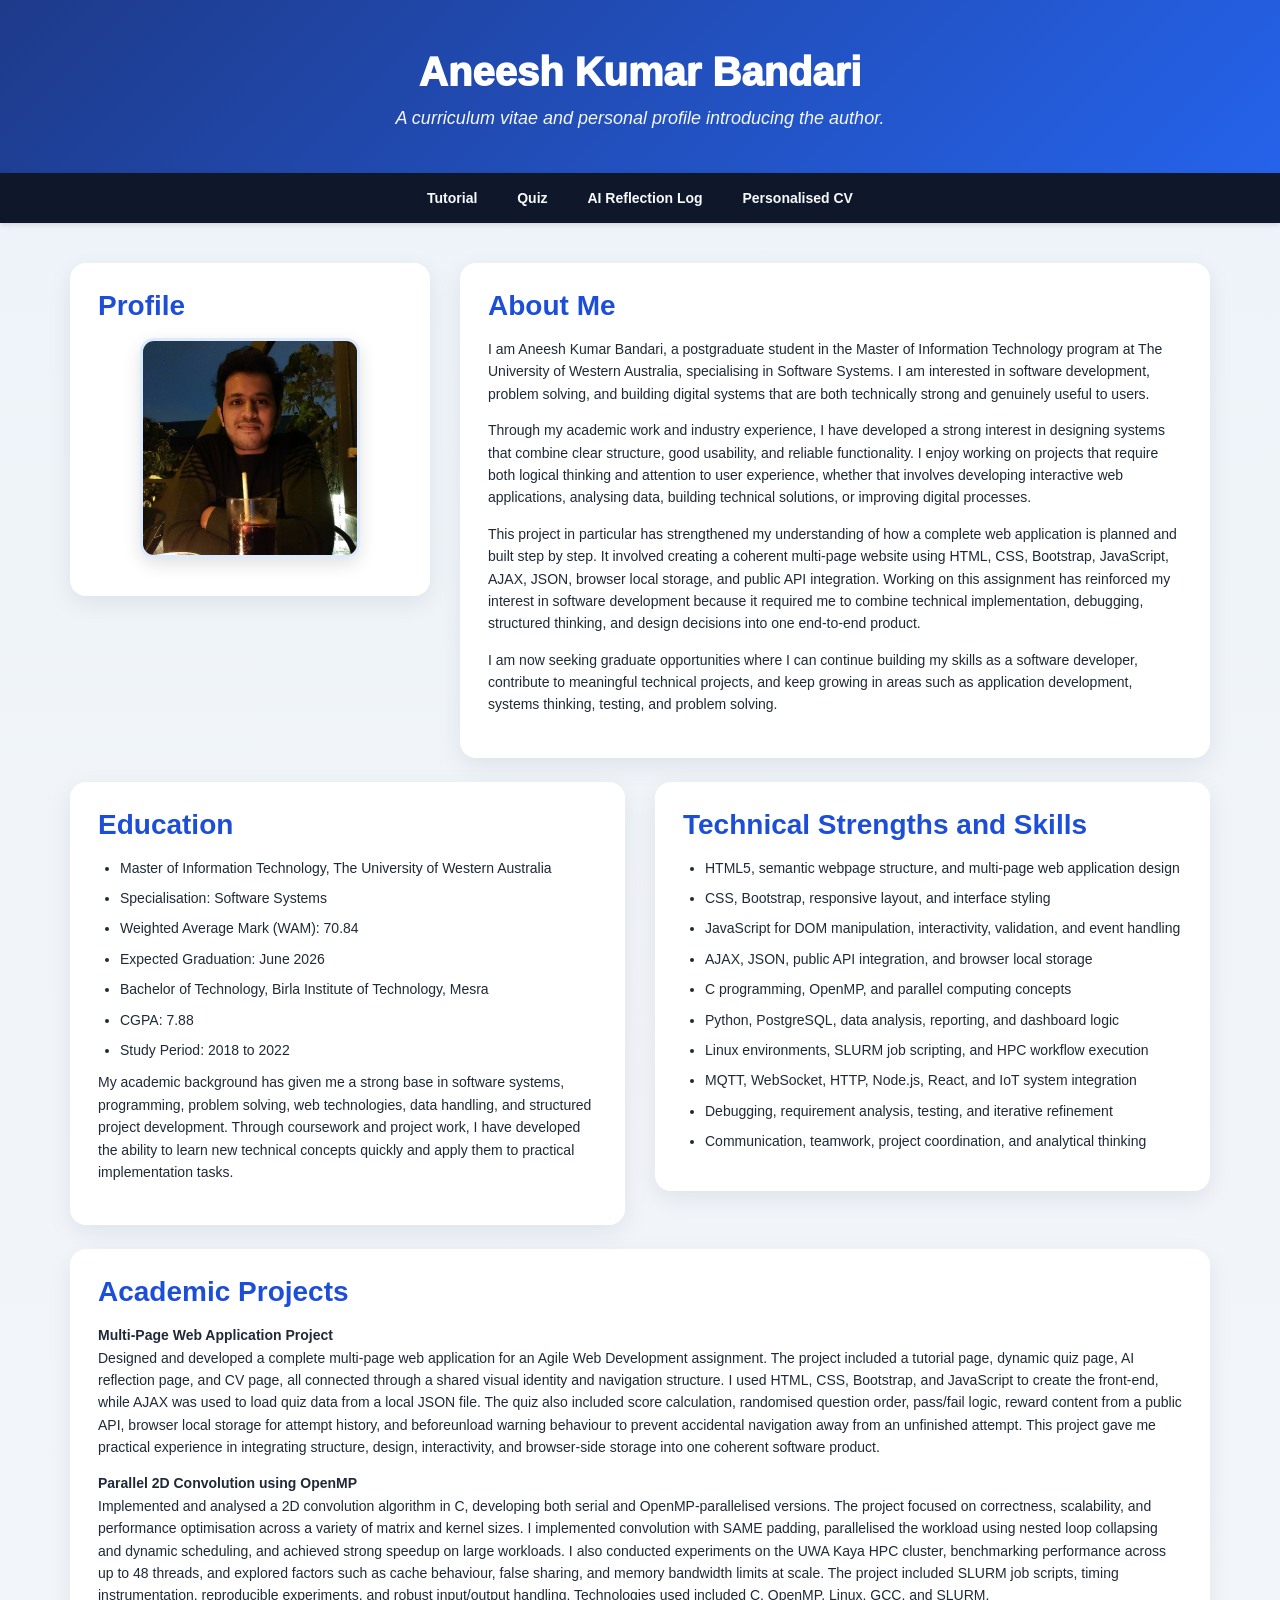
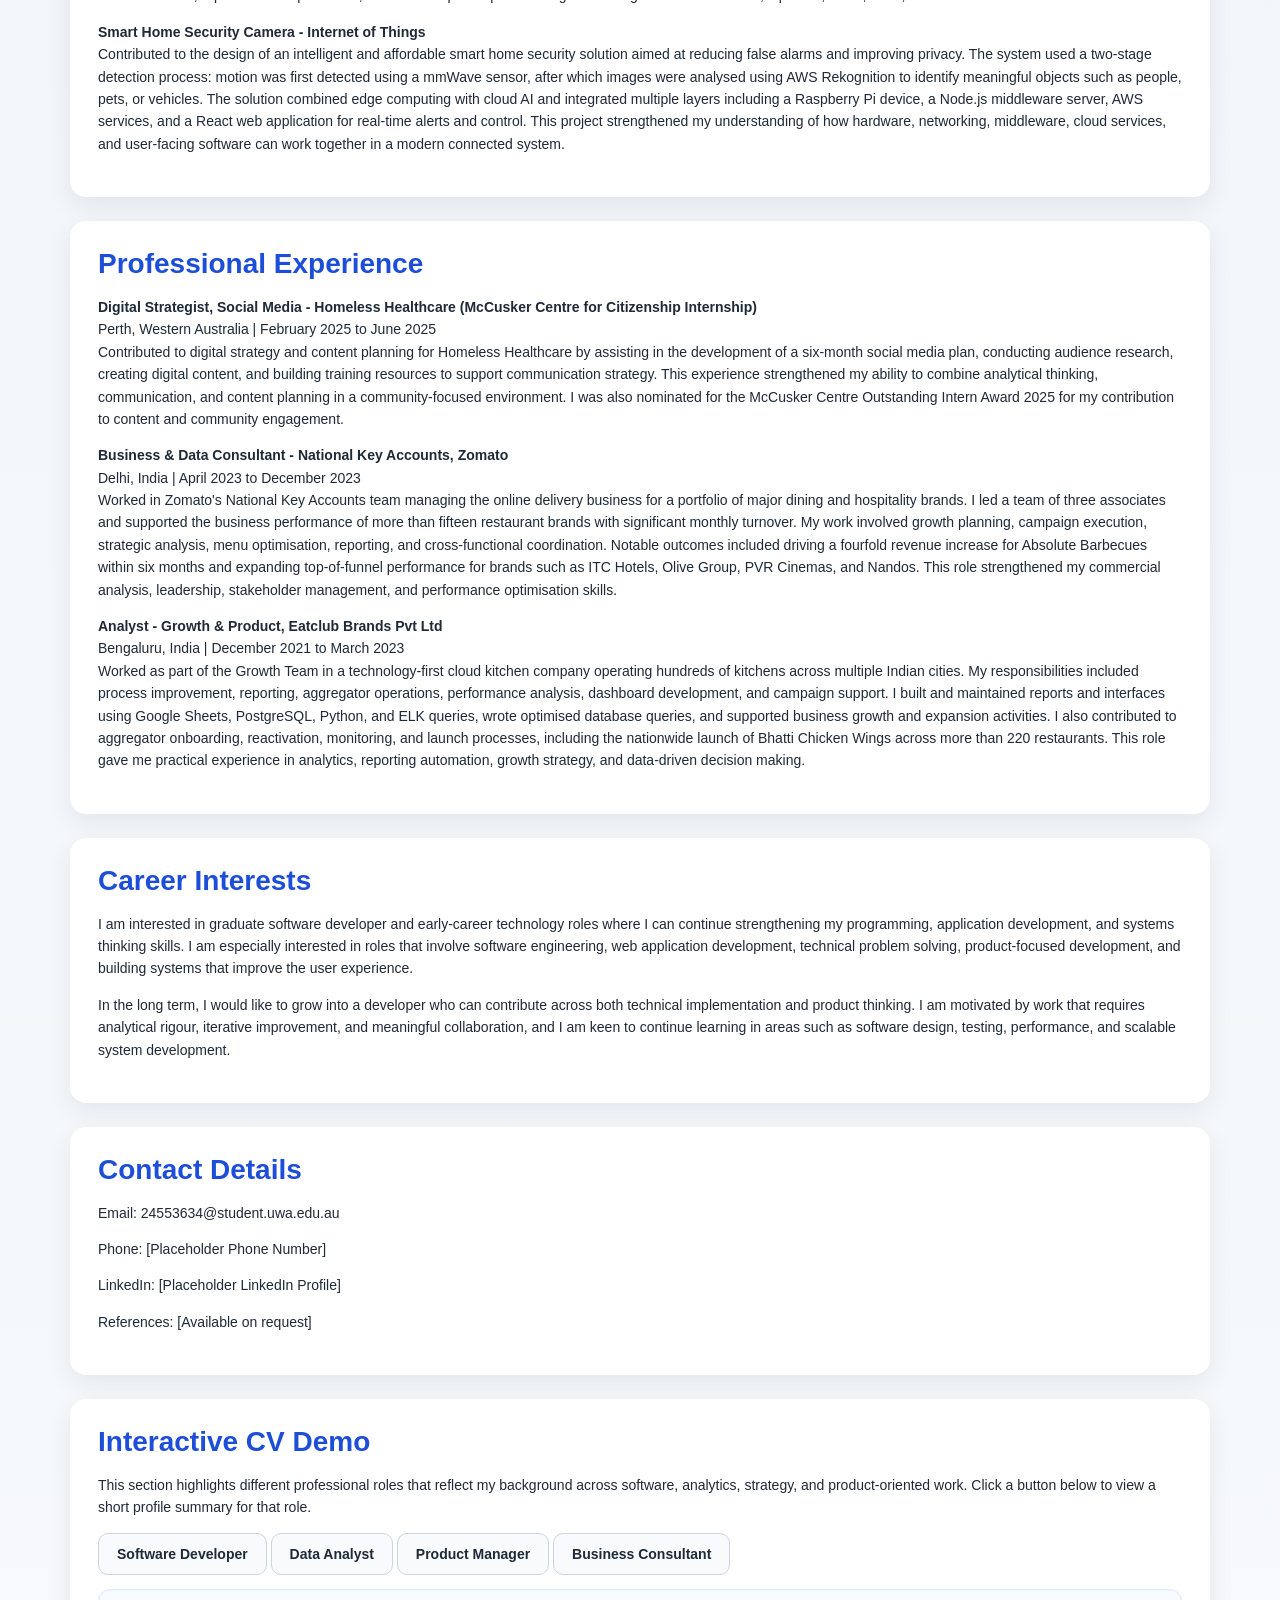
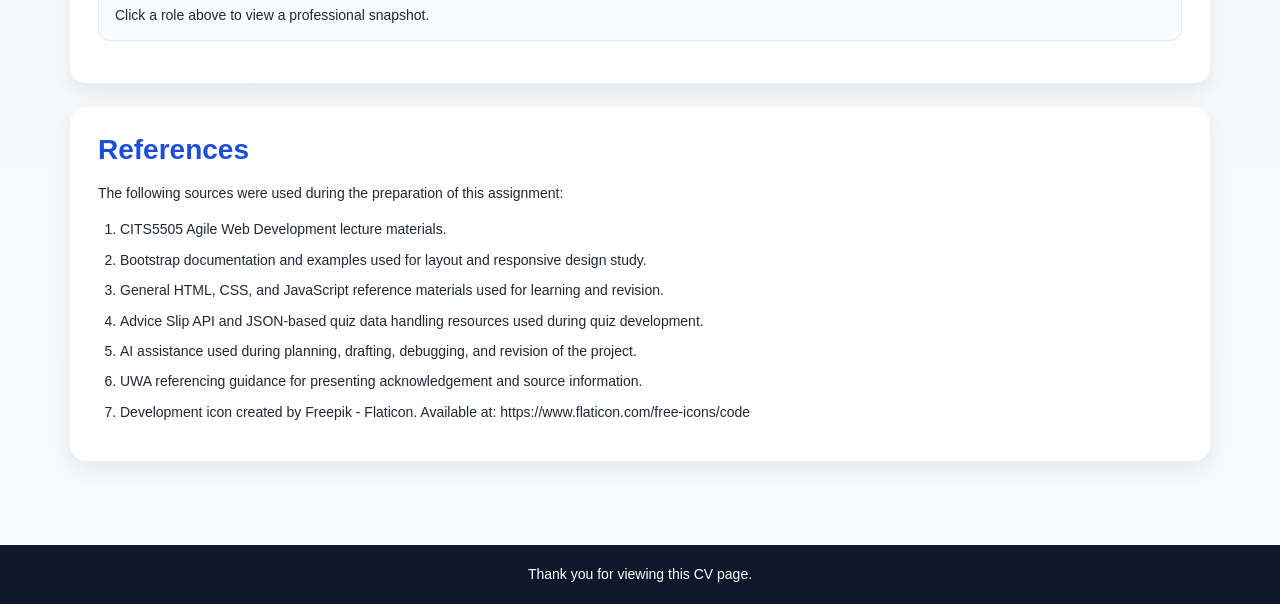
==== commit 614dde4b: "Added different Interactive session in cv.html" ====
--- a/cv.html
+++ b/cv.html
@@ -215,16 +215,27 @@
             <section class="content-section">
                 <h2>Interactive CV Demo</h2>
                 <p>
-                    This section includes a small interactive feature to demonstrate that the CV page is not only a
-                    static document, but also part of a broader interactive web application. Clicking the button
-                    below displays a short summary of my current professional goal using JavaScript.
-                </p>
-                <p>
-                    <button type="button" class="btn btn-default" onclick="showCareerGoal()">
-                        Show Career Goal
-                    </button>
-                </p>
-                <p id="cv-output">Your message will appear here.</p>
+                    This section highlights different professional roles that reflect my background across
+                    software, analytics, strategy, and product-oriented work. Click a button below to view
+                    a short profile summary for that role.
+                </p>
+
+                <p>
+                    <button type="button" class="btn btn-default" onclick="showSoftwareDeveloper()">
+                        Software Developer
+                    </button>
+                    <button type="button" class="btn btn-default" onclick="showDataAnalyst()">
+                        Data Analyst
+                    </button>
+                    <button type="button" class="btn btn-default" onclick="showProductManager()">
+                        Product Manager
+                    </button>
+                    <button type="button" class="btn btn-default" onclick="showBusinessConsultant()">
+                        Business Consultant
+                    </button>
+                </p>
+
+                <p id="cv-output">Click a role above to view a professional snapshot.</p>
             </section>
 
             <section class="content-section">
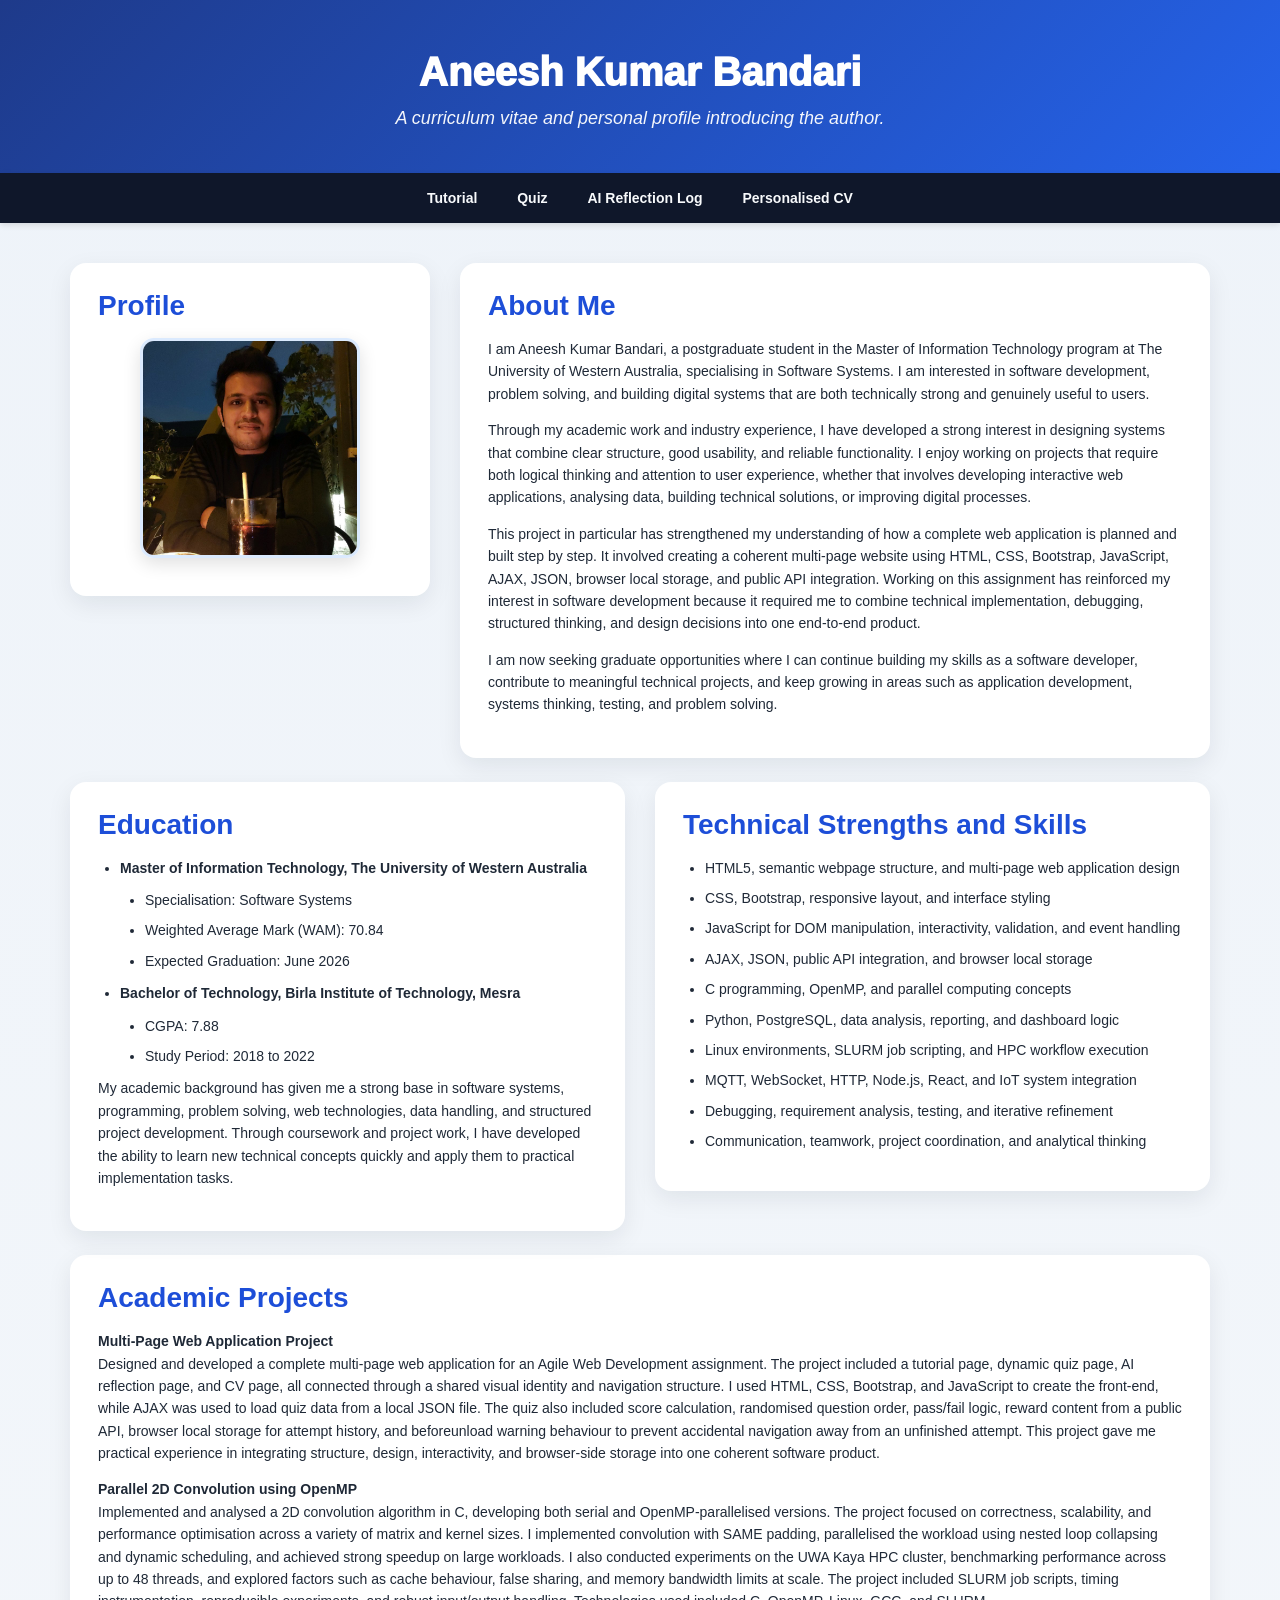
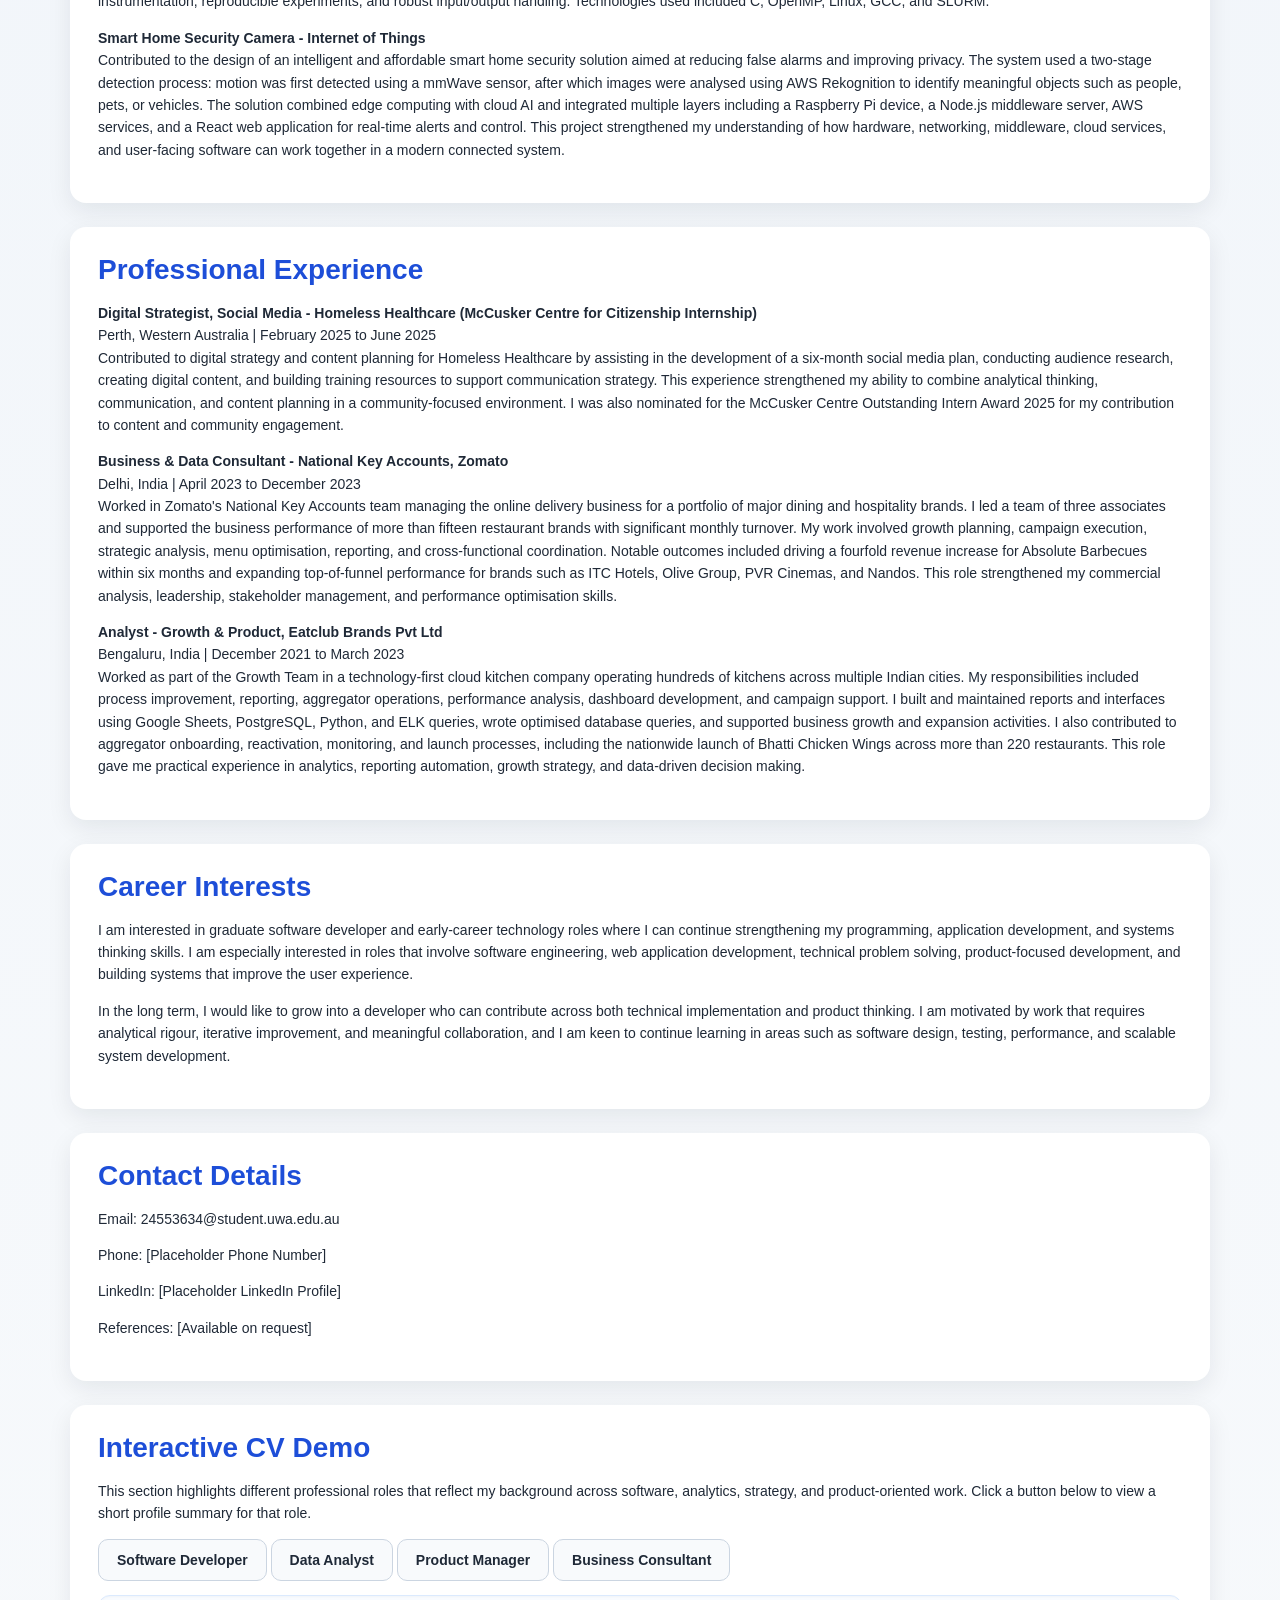
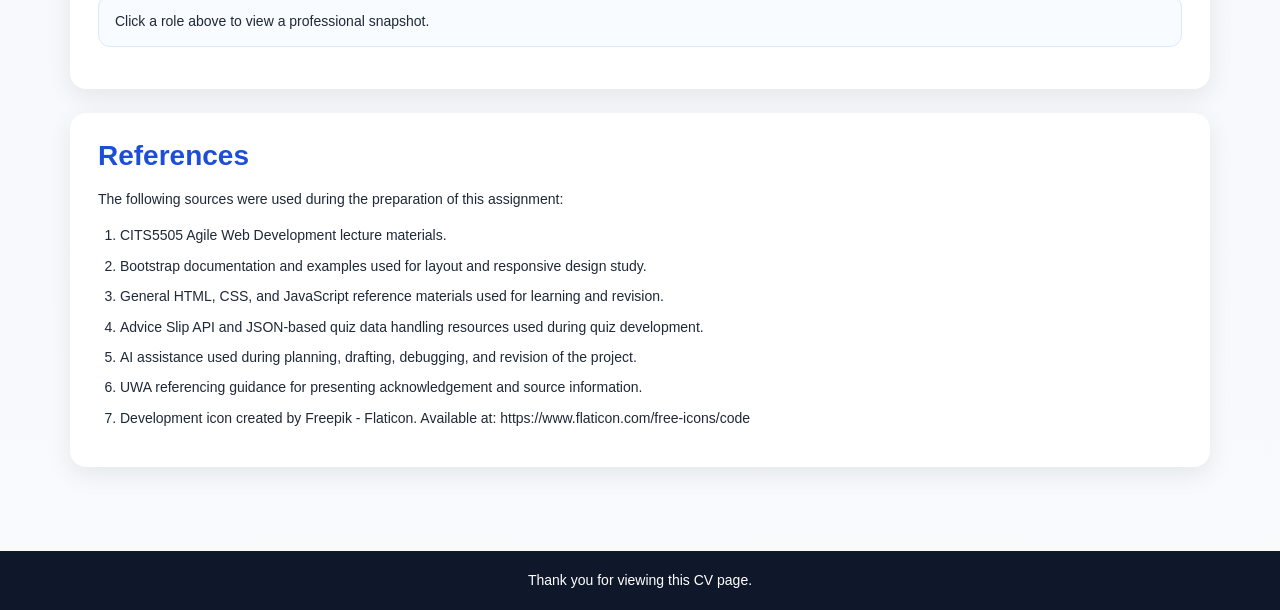
==== commit 7f7e84fc: "Added content structure changes" ====
--- a/cv.html
+++ b/cv.html
@@ -73,14 +73,22 @@
                     <section class="content-section">
                         <h2>Education</h2>
                         <ul>
-                            <li>Master of Information Technology, The University of Western Australia</li>
+                            <li><strong>Master of Information Technology, The University of Western Australia</strong></li>
+                        </ul>
+                        <ul style="margin-left: 25px;">
                             <li>Specialisation: Software Systems</li>
                             <li>Weighted Average Mark (WAM): 70.84</li>
                             <li>Expected Graduation: June 2026</li>
-                            <li>Bachelor of Technology, Birla Institute of Technology, Mesra</li>
+                        </ul>
+
+                        <ul>
+                            <li><strong>Bachelor of Technology, Birla Institute of Technology, Mesra</strong></li>
+                        </ul>
+                        <ul style="margin-left: 25px;">
                             <li>CGPA: 7.88</li>
                             <li>Study Period: 2018 to 2022</li>
                         </ul>
+
                         <p>
                             My academic background has given me a strong base in software systems, programming,
                             problem solving, web technologies, data handling, and structured project development.
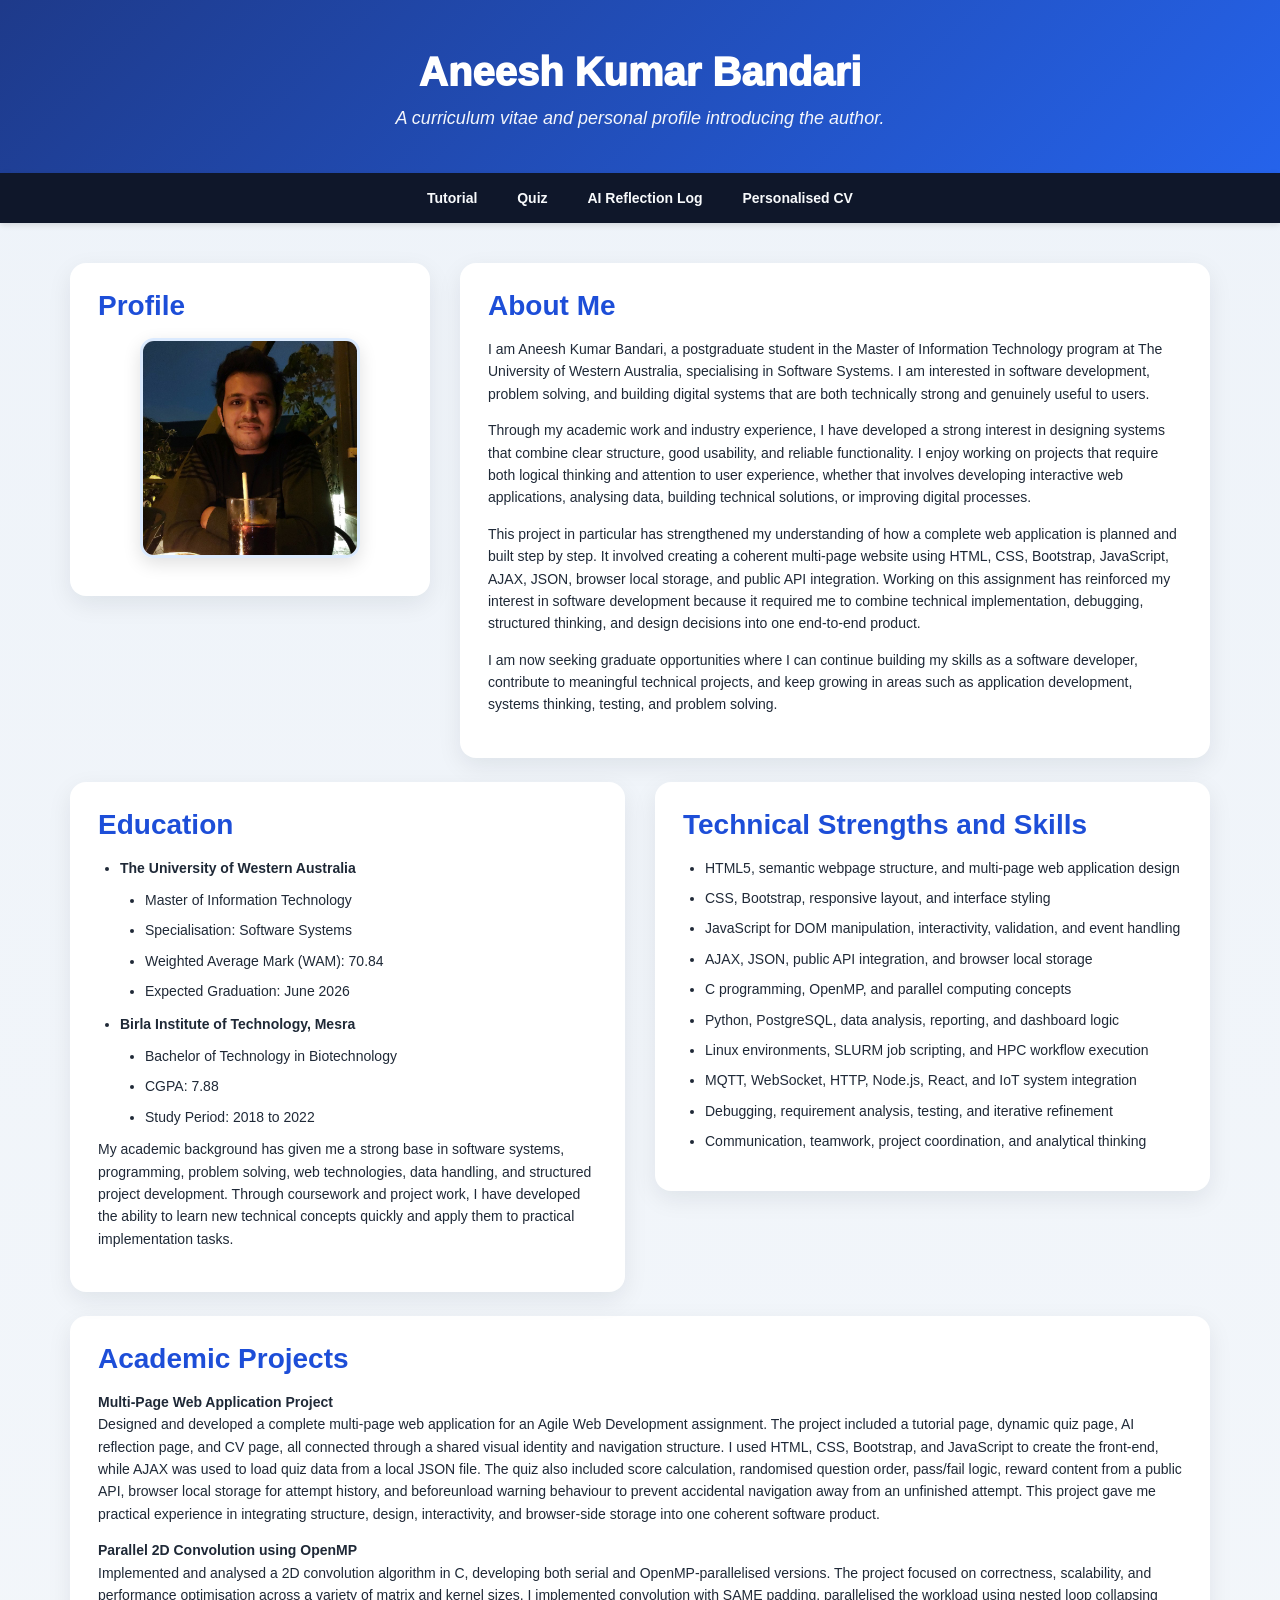
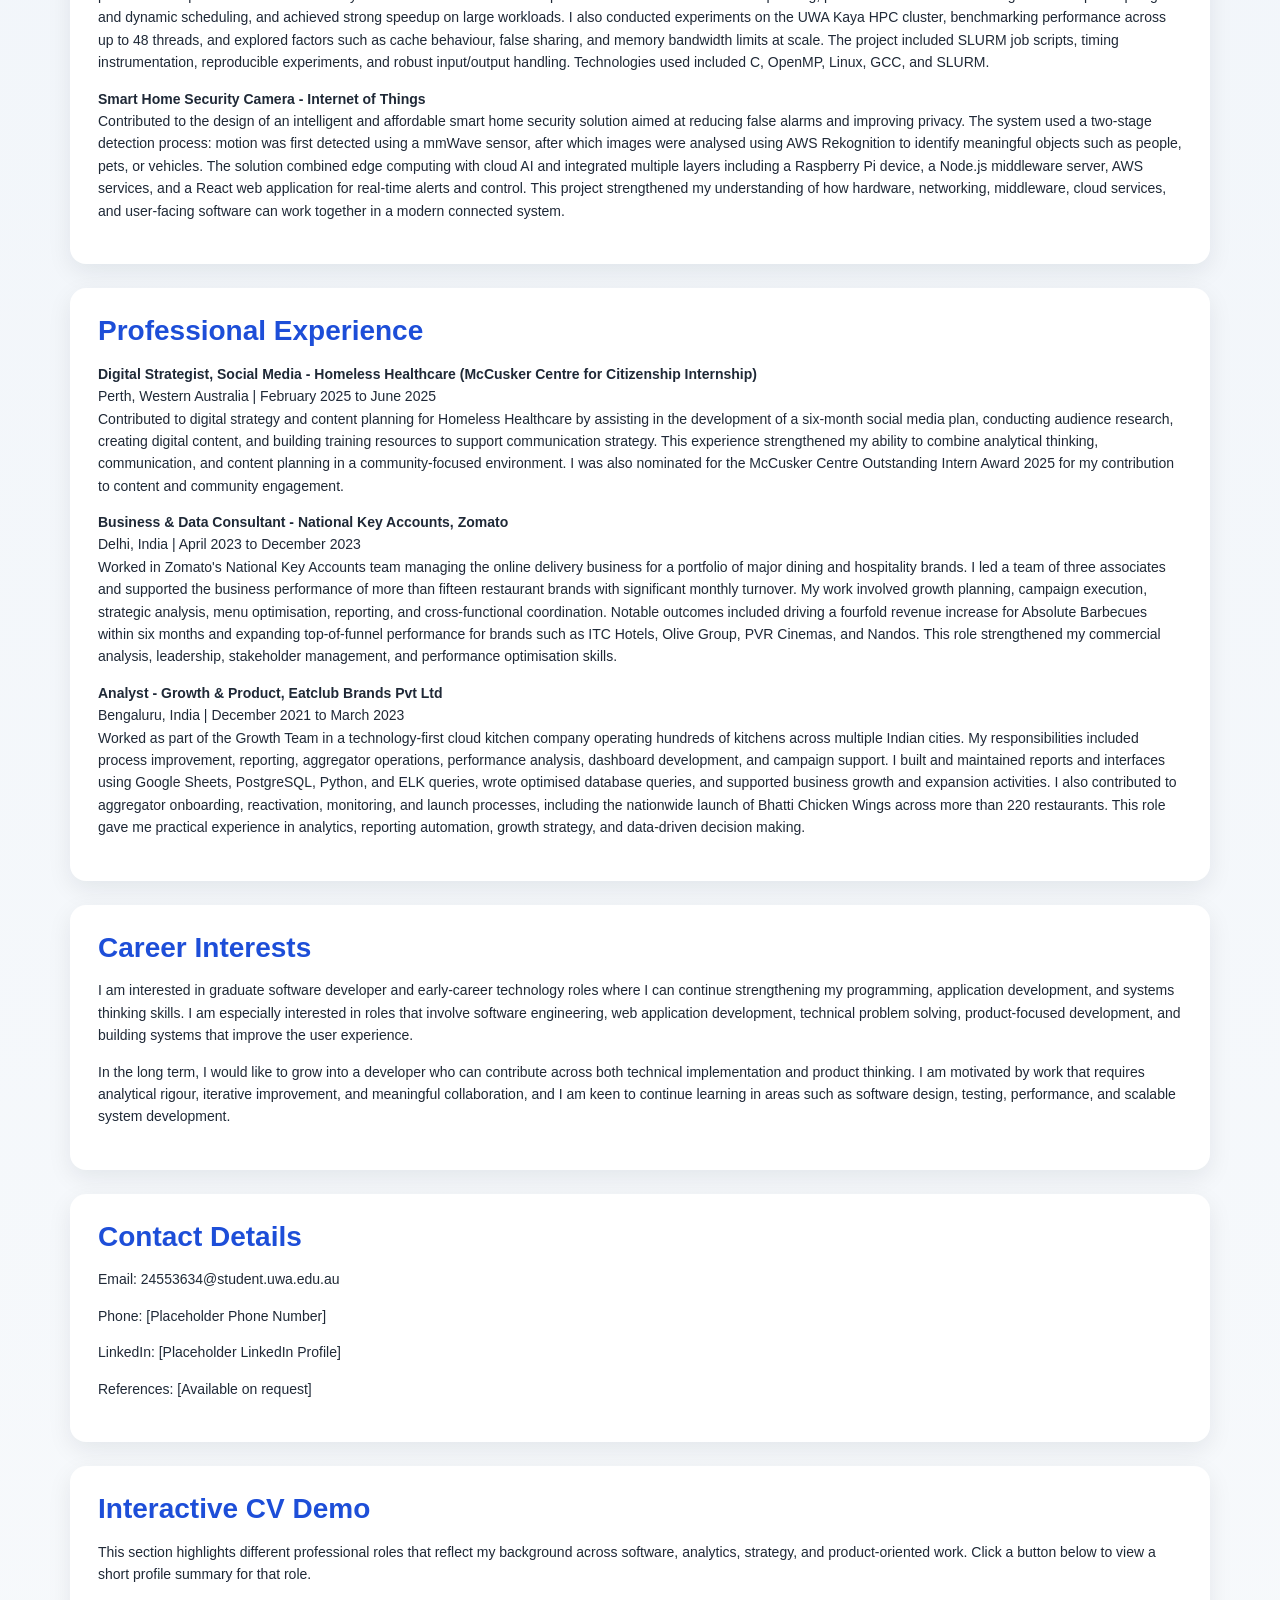
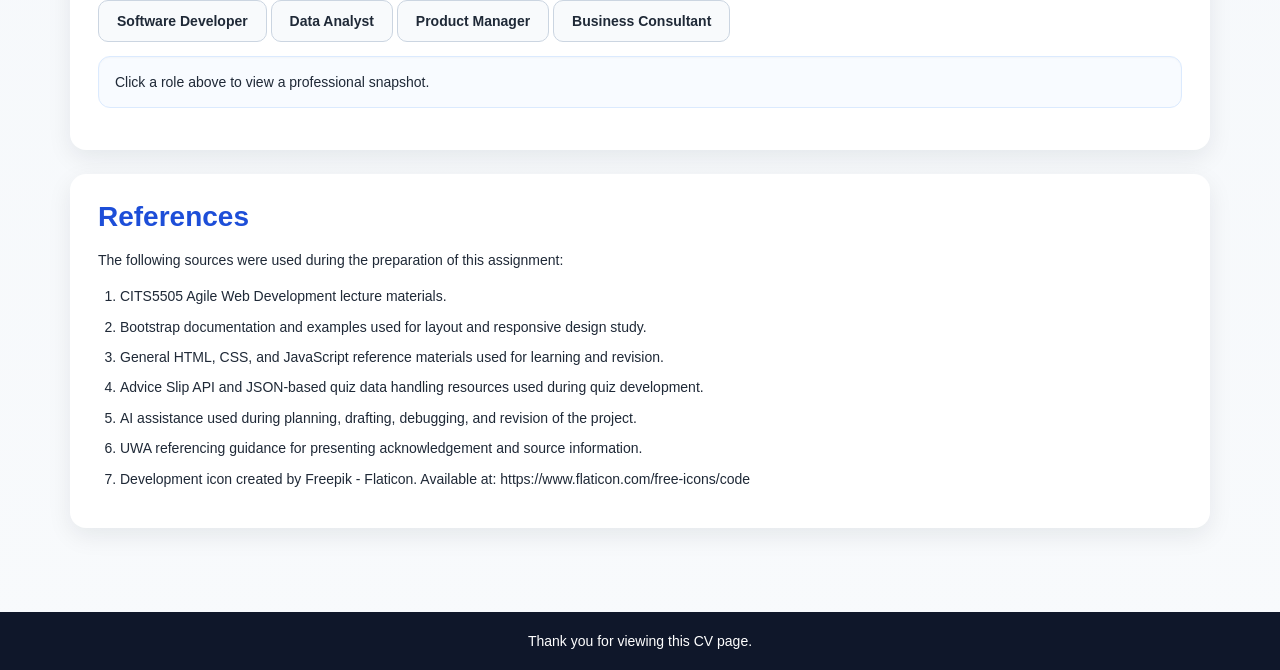
==== commit 2020e223: "Added content structure changes" ====
--- a/cv.html
+++ b/cv.html
@@ -73,18 +73,20 @@
                     <section class="content-section">
                         <h2>Education</h2>
                         <ul>
-                            <li><strong>Master of Information Technology, The University of Western Australia</strong></li>
+                            <li><strong>The University of Western Australia</strong></li>
                         </ul>
                         <ul style="margin-left: 25px;">
+                            <li>Master of Information Technology</li>
                             <li>Specialisation: Software Systems</li>
                             <li>Weighted Average Mark (WAM): 70.84</li>
                             <li>Expected Graduation: June 2026</li>
                         </ul>
 
                         <ul>
-                            <li><strong>Bachelor of Technology, Birla Institute of Technology, Mesra</strong></li>
+                            <li><strong>Birla Institute of Technology, Mesra</strong></li>
                         </ul>
                         <ul style="margin-left: 25px;">
+                            <li>Bachelor of Technology in Biotechnology</li>
                             <li>CGPA: 7.88</li>
                             <li>Study Period: 2018 to 2022</li>
                         </ul>
